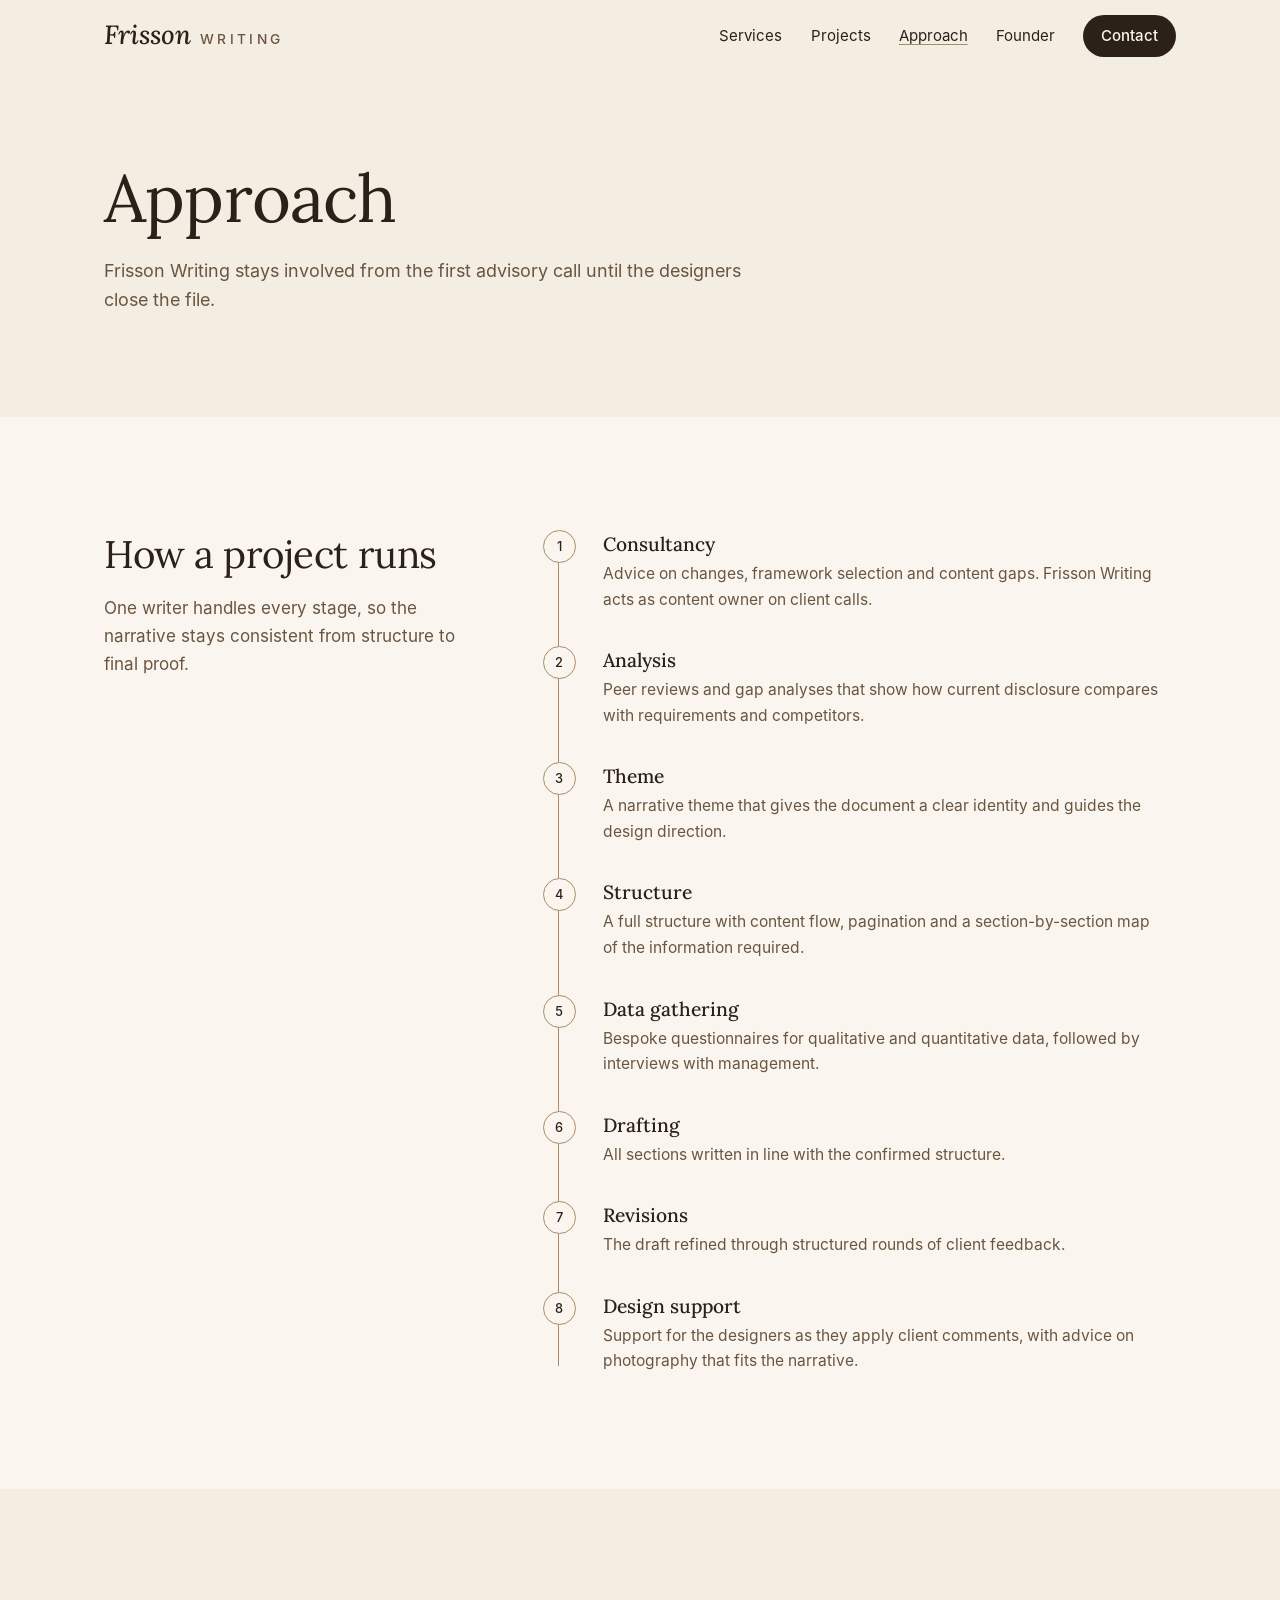
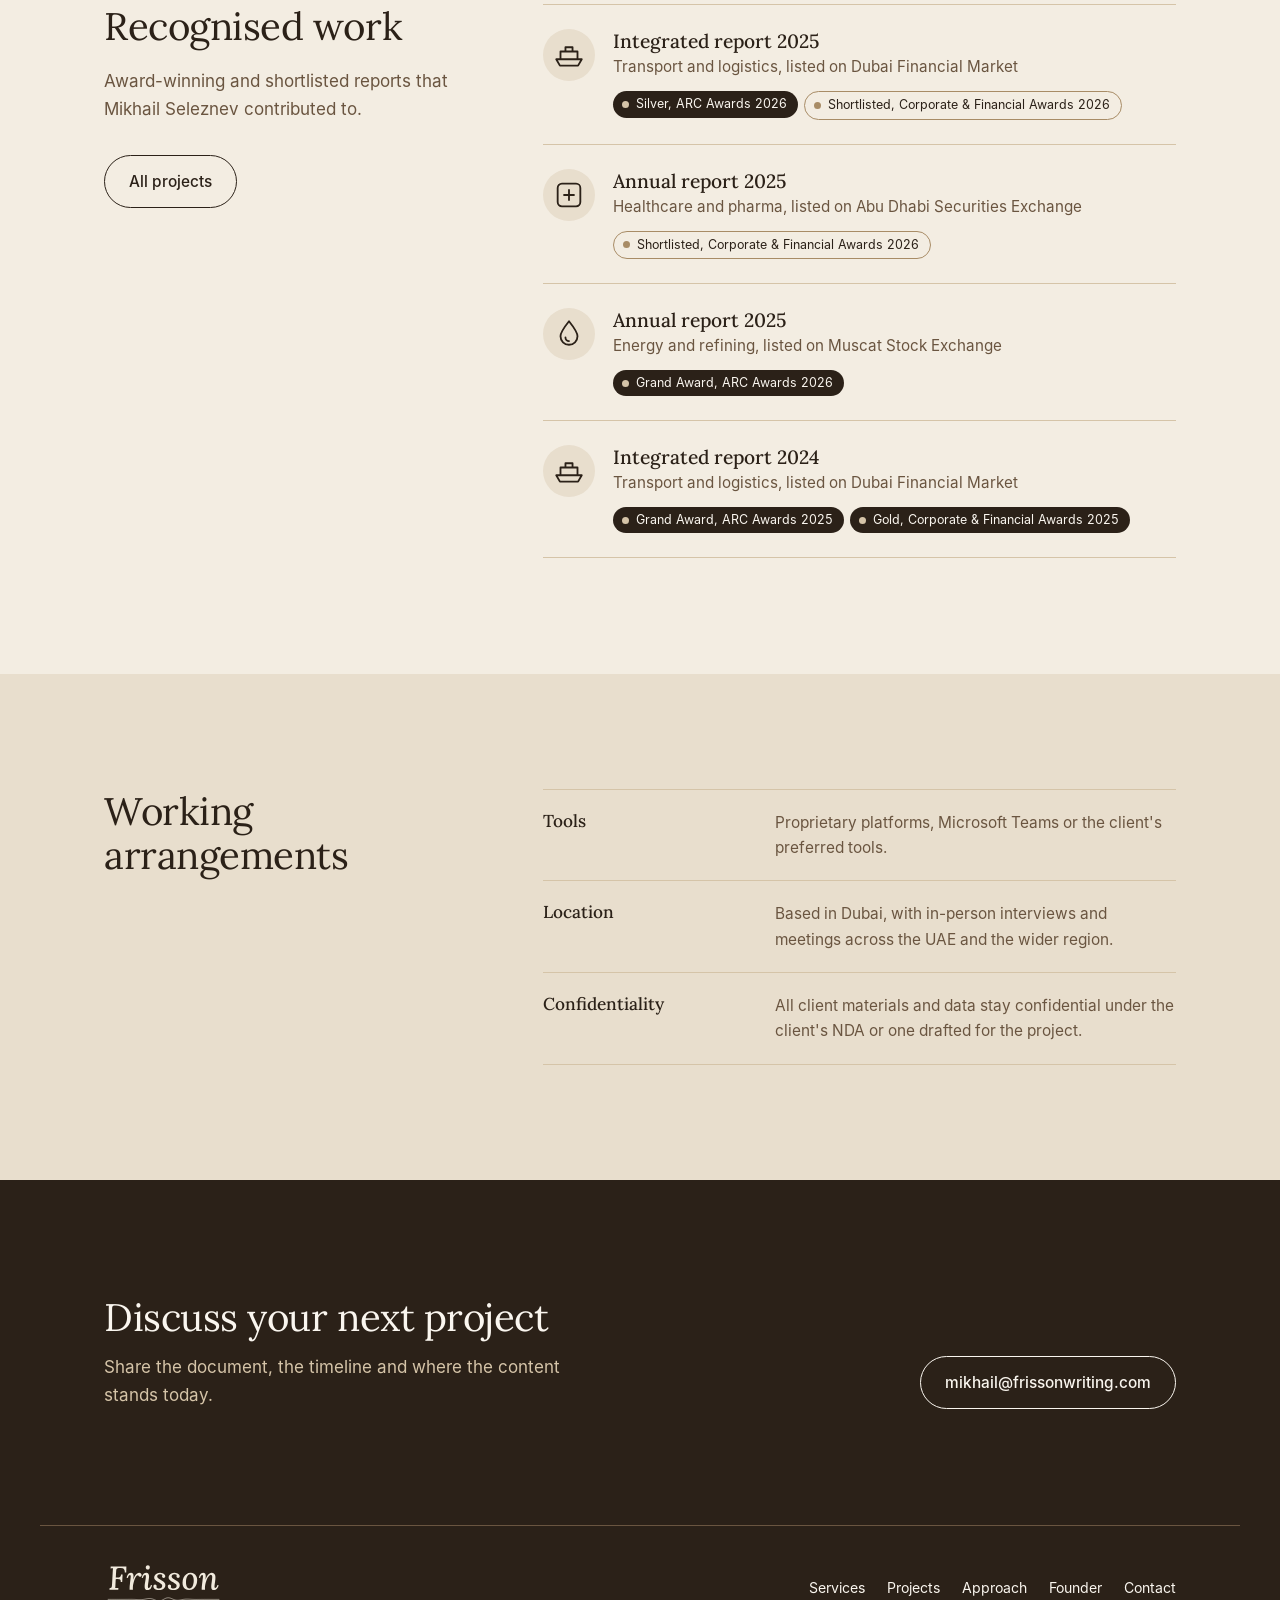
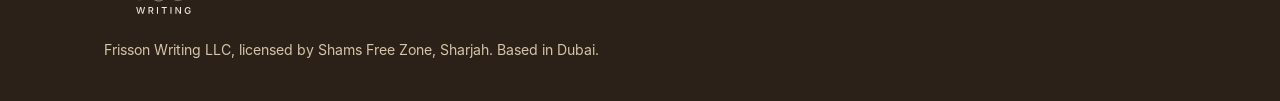
==== approach.html @ 4b1e9076 "Anonymise projects and broaden copy to corporate communications Projects page now shows a summary an" ====
<!doctype html>
<html lang="en">
<head>
<meta charset="utf-8">
<meta name="viewport" content="width=device-width, initial-scale=1">
<title>Approach | Frisson Writing</title>
<meta name="description" content="How Frisson Writing runs a project, from consultancy and structure to drafting, revisions and design support.">
<meta property="og:title" content="Approach | Frisson Writing">
<meta property="og:description" content="How Frisson Writing runs a project, from consultancy and structure to drafting, revisions and design support.">
<meta property="og:type" content="website">
<meta name="theme-color" content="#F3EDE2">
<link rel="icon" href="assets/favicon.svg" type="image/svg+xml">
<link rel="preload" href="assets/fonts/lora.woff" as="font" type="font/woff" crossorigin>
<link rel="stylesheet" href="assets/site.css">
</head>
<body>
<a class="skip" href="#main">Skip to content</a>
<header class="site-head"><div class="wrap">
<a class="brand-text" href="index.html" aria-label="Frisson Writing, home"><span class="bf">Frisson</span><span class="bw">Writing</span></a>
<button class="menu-btn" type="button" aria-expanded="false" aria-controls="nav">Menu</button>
<nav class="nav" id="nav" aria-label="Main"><a href="services.html">Services</a><a href="projects.html">Projects</a><a href="approach.html" aria-current="page">Approach</a><a href="founder.html">Founder</a><a class="pill" href="contact.html">Contact</a></nav>
</div></header>
<main id="main">
<section class="hero"><div class="wrap" style="grid-template-columns:1fr">
<div><h1>Approach</h1><p class="lede">Frisson Writing stays involved from the first advisory call until the designers close the file.</p></div>
</div></section>

<section class="sec-paper"><div class="wrap split">
<div class="stick"><h2>How a project runs</h2><p class="intro">One writer handles every stage, so the narrative stays consistent from structure to final proof.</p></div>
<ol class="timeline"><li><h3>Consultancy</h3><p>Advice on changes, framework selection and content gaps. Frisson Writing acts as content owner on client calls.</p></li><li><h3>Analysis</h3><p>Peer reviews and gap analyses that show how current disclosure compares with requirements and competitors.</p></li><li><h3>Theme</h3><p>A narrative theme that gives the document a clear identity and guides the design direction.</p></li><li><h3>Structure</h3><p>A full structure with content flow, pagination and a section-by-section map of the information required.</p></li><li><h3>Data gathering</h3><p>Bespoke questionnaires for qualitative and quantitative data, followed by interviews with management.</p></li><li><h3>Drafting</h3><p>All sections written in line with the confirmed structure.</p></li><li><h3>Revisions</h3><p>The draft refined through structured rounds of client feedback.</p></li><li><h3>Design support</h3><p>Support for the designers as they apply client comments, with advice on photography that fits the narrative.</p></li></ol>
</div></section>

<section><div class="wrap split">
<div class="stick"><h2>Recognised work</h2><p class="intro">Award-winning and shortlisted reports that Mikhail Seleznev contributed to.</p><div class="actions"><a class="btn ghost" href="projects.html">All projects</a></div></div>
<ul class="awardlist"><li><svg class="ico" viewBox="0 0 24 24" aria-hidden="true"><path d="M3 15h18l-2.6 4.5H5.6z M6 15V9.5h12V15 M9.5 9.5V6.5h5v3"/></svg><div><h3>Integrated report 2025</h3><p>Transport and logistics, listed on Dubai Financial Market</p><div class="awards"><span class="award">Silver, ARC Awards 2026</span><span class="award short">Shortlisted, Corporate &amp; Financial Awards 2026</span></div></div></li><li><svg class="ico" viewBox="0 0 24 24" aria-hidden="true"><path d="M7 4h10a3 3 0 0 1 3 3v10a3 3 0 0 1-3 3H7a3 3 0 0 1-3-3V7a3 3 0 0 1 3-3z M12 8.5v7 M8.5 12h7"/></svg><div><h3>Annual report 2025</h3><p>Healthcare and pharma, listed on Abu Dhabi Securities Exchange</p><div class="awards"><span class="award short">Shortlisted, Corporate &amp; Financial Awards 2026</span></div></div></li><li><svg class="ico" viewBox="0 0 24 24" aria-hidden="true"><path d="M12 3c3.6 4.5 6 7.7 6 10.6a6 6 0 0 1-12 0C6 10.7 8.4 7.5 12 3z M9.5 14.5a2.5 2.5 0 0 0 2.5 2.5"/></svg><div><h3>Annual report 2025</h3><p>Energy and refining, listed on Muscat Stock Exchange</p><div class="awards"><span class="award">Grand Award, ARC Awards 2026</span></div></div></li><li><svg class="ico" viewBox="0 0 24 24" aria-hidden="true"><path d="M3 15h18l-2.6 4.5H5.6z M6 15V9.5h12V15 M9.5 9.5V6.5h5v3"/></svg><div><h3>Integrated report 2024</h3><p>Transport and logistics, listed on Dubai Financial Market</p><div class="awards"><span class="award">Grand Award, ARC Awards 2025</span><span class="award">Gold, Corporate &amp; Financial Awards 2025</span></div></div></li></ul>
</div></section>

<section class="sec-oat"><div class="wrap split">
<div class="stick"><h2>Working arrangements</h2></div>
<ul class="list">
<li><h3>Tools</h3><p>Proprietary platforms, Microsoft Teams or the client's preferred tools.</p></li>
<li><h3>Location</h3><p>Based in Dubai, with in-person interviews and meetings across the UAE and the wider region.</p></li>
<li><h3>Confidentiality</h3><p>All client materials and data stay confidential under the client's NDA or one drafted for the project.</p></li>
</ul>
</div></section>
<section class="cta"><div class="wrap">
<div><h2>Discuss your next project</h2><p>Share the document, the timeline and where the content stands today.</p></div>
<a class="btn" href="mailto:mikhail@frissonwriting.com">mikhail@frissonwriting.com</a>
</div></section>
</main>
<footer class="site-foot"><div class="wrap">
<img src="assets/logo-light.svg" alt="Frisson Writing" width="180" height="60">
<nav aria-label="Footer"><a href="services.html">Services</a><a href="projects.html">Projects</a><a href="approach.html">Approach</a><a href="founder.html">Founder</a><a href="contact.html">Contact</a></nav>
<span>Frisson Writing LLC, licensed by Shams Free Zone, Sharjah. Based in Dubai.</span>
</div></footer>
<script>
(function () {
  var h = document.querySelector('.site-head'), b = document.querySelector('.menu-btn'), n = document.getElementById('nav');
  var on = function () { h.classList.toggle('scrolled', window.scrollY > 8); }; on(); window.addEventListener('scroll', on, { passive: true });
  b.addEventListener('click', function () { var o = n.classList.toggle('open'); b.setAttribute('aria-expanded', o); b.textContent = o ? 'Close' : 'Menu'; });
})();
</script>

</body>
</html>
---- assets/site.css ----
/* Frisson Writing. Beige scale, Lora and Inter. */
@font-face { font-family: "Lora"; src: url("fonts/lora.woff") format("woff"); font-weight: 400 700; font-style: normal; font-display: swap; }
@font-face { font-family: "Lora"; src: url("fonts/lora-italic.woff") format("woff"); font-weight: 400 700; font-style: italic; font-display: swap; }
@font-face { font-family: "Inter"; src: url("fonts/inter-Regular.woff") format("woff"); font-weight: 400; font-display: swap; }
@font-face { font-family: "Inter"; src: url("fonts/inter-Medium.woff") format("woff"); font-weight: 500; font-display: swap; }

:root {
  --linen: #F3EDE2;
  --paper: #FAF6EF;
  --oat: #E8DECD;
  --sand: #D5C4A8;
  --camel: #A88C66;
  --bark: #6A5540;
  --espresso: #2B2118;
  --serif: "Lora", Georgia, "Times New Roman", serif;
  --sans: "Inter", "Helvetica Neue", Arial, sans-serif;
  --gutter: clamp(20px, 5vw, 64px);
  --max: 1200px;
  --radius: 14px;
}

* { box-sizing: border-box; }
html { -webkit-text-size-adjust: 100%; scroll-behavior: smooth; scroll-padding-top: 90px; }
body { margin: 0; background: var(--linen); color: var(--espresso); font-family: var(--sans); font-size: 17px; line-height: 1.65; -webkit-font-smoothing: antialiased; }
img { display: block; max-width: 100%; }
a { color: inherit; text-decoration-thickness: 1px; text-underline-offset: 0.22em; }
:focus-visible { outline: 2px solid var(--espresso); outline-offset: 3px; border-radius: 4px; }
h1, h2, h3, p, ul, ol, figure, dl, dd { margin: 0; }
ul, ol { padding: 0; list-style: none; }
.wrap { max-width: var(--max); margin: 0 auto; padding: 0 var(--gutter); }
.skip { position: absolute; left: -999px; top: 8px; background: var(--espresso); color: var(--linen); padding: 8px 14px; border-radius: 8px; z-index: 20; }
.skip:focus { left: 8px; }

/* Type */
h1, h2 { font-family: var(--serif); font-weight: 400; letter-spacing: -0.012em; text-wrap: balance; }
h1 { font-size: clamp(2.4rem, 5.2vw, 4.25rem); line-height: 1.06; }
h2 { font-size: clamp(1.75rem, 3vw, 2.5rem); line-height: 1.15; }
h3 { font-family: var(--serif); font-weight: 500; font-size: 1.2rem; line-height: 1.3; }
.lede { font-size: clamp(1.06rem, 1.4vw, 1.2rem); line-height: 1.6; color: var(--bark); max-width: 36em; }
.muted { color: var(--bark); }
.intro { margin-top: 18px; color: var(--bark); max-width: 34em; }

/* Header */
.site-head { position: sticky; top: 0; z-index: 10; background: color-mix(in srgb, var(--linen) 88%, transparent); backdrop-filter: blur(10px); -webkit-backdrop-filter: blur(10px); border-bottom: 1px solid transparent; transition: border-color .2s; }
.site-head.scrolled { border-bottom-color: var(--sand); }
.site-head .wrap { display: flex; align-items: center; justify-content: space-between; gap: 24px; height: 72px; }
.brand-text { display: inline-flex; align-items: baseline; gap: 9px; text-decoration: none; }
.brand-text .bf { font-family: var(--serif); font-style: italic; font-weight: 500; font-size: 1.65rem; line-height: 1; }
.brand-text .bw { font-size: 0.86rem; font-weight: 500; letter-spacing: 0.24em; text-transform: uppercase; color: var(--bark); }
.sr { position: absolute; width: 1px; height: 1px; overflow: hidden; clip: rect(0 0 0 0); white-space: nowrap; }
.nav { display: flex; align-items: center; gap: clamp(14px, 2.2vw, 30px); font-size: 0.94rem; }
.nav a { text-decoration: none; padding: 6px 0; }
.nav a.pill { padding: 9px 18px; }
.nav a:not(.pill):hover { color: var(--bark); }
.nav a[aria-current="page"]:not(.pill) { text-decoration: underline; text-decoration-color: var(--camel); }
.pill { display: inline-block; padding: 9px 18px; border-radius: 999px; background: var(--espresso); color: var(--paper); font-weight: 500; text-decoration: none; transition: background .2s; }
.pill:hover { background: var(--bark); }
.menu-btn { display: none; font: inherit; font-size: 0.94rem; background: none; border: 1px solid var(--camel); color: inherit; border-radius: 999px; padding: 7px 16px; cursor: pointer; }

/* Buttons */
.btn { display: inline-flex; align-items: center; gap: 8px; font-size: 0.96rem; font-weight: 500; text-decoration: none; padding: 13px 24px; border-radius: 999px; border: 1px solid var(--espresso); transition: background .2s, color .2s, border-color .2s; }
.btn.solid { background: var(--espresso); color: var(--paper); }
.btn.solid:hover { background: var(--bark); border-color: var(--bark); }
.btn.ghost:hover { background: var(--espresso); color: var(--paper); }
.actions { display: flex; flex-wrap: wrap; gap: 12px; margin-top: 32px; }
.more { font-weight: 500; font-size: 0.95rem; white-space: nowrap; }

/* Sections */
section { padding: clamp(64px, 9vw, 120px) 0; }
.sec-paper { background: var(--paper); }
.sec-oat { background: var(--oat); }
.sec-head { display: flex; justify-content: space-between; align-items: end; gap: 16px 32px; flex-wrap: wrap; margin-bottom: clamp(28px, 4vw, 48px); }

/* Hero */
.hero { padding: clamp(48px, 7vw, 96px) 0 clamp(56px, 8vw, 104px); }
.hero .wrap { display: grid; grid-template-columns: 1.1fr 0.9fr; gap: clamp(32px, 6vw, 80px); align-items: center; }
.hero .lede { margin-top: 24px; }
/* Recognition strip */
.recog { padding: 28px 0; border-top: 1px solid var(--sand); border-bottom: 1px solid var(--sand); }
.recog .wrap { display: flex; flex-wrap: wrap; align-items: center; gap: 14px 40px; }
.recog p { font-size: 0.9rem; color: var(--bark); }
.recog ul { display: flex; flex-wrap: wrap; gap: 10px 32px; }
.recog li { font-family: var(--serif); font-size: 1.02rem; }
.recog li span { font-family: var(--sans); font-size: 0.84rem; color: var(--bark); margin-left: 6px; }

/* Rail */
.car-track { display: grid; grid-auto-flow: column; grid-auto-columns: clamp(220px, 24vw, 280px); gap: 28px; overflow-x: auto; padding-bottom: 16px; }
.carousel.js .car-track { grid-auto-flow: row dense; grid-template-columns: repeat(var(--cols), minmax(0, 1fr)); overflow: visible; align-items: start; gap: 28px clamp(20px, 2.6vw, 36px); padding-bottom: 0; }
.carousel.js .car-track > [hidden] { display: none; }
.carousel.js.one .card.is-wide { grid-column: auto; }
.carousel.js.one .card.is-wide .slot { aspect-ratio: auto; }
.car-track.fade { animation: carfade .45s ease; }
@keyframes carfade { from { opacity: 0; transform: translateX(12px); } to { opacity: 1; transform: none; } }
.car-nav { display: flex; align-items: center; justify-content: center; gap: 18px; margin-top: 36px; }
.car-nav[hidden] { display: none; }
.car-btn { width: 48px; height: 48px; border-radius: 50%; border: 1px solid var(--espresso); background: transparent; color: var(--espresso); display: grid; place-items: center; cursor: pointer; transition: background .2s, color .2s, opacity .2s; }
.car-btn svg { width: 18px; height: 18px; fill: none; stroke: currentColor; stroke-width: 1.6; stroke-linecap: round; stroke-linejoin: round; }
.car-btn:hover:not(:disabled) { background: var(--espresso); color: var(--paper); }
.car-btn:disabled { opacity: .3; cursor: default; }
.car-count { font-size: 0.9rem; color: var(--bark); min-width: 3.5em; text-align: center; font-variant-numeric: tabular-nums; }
@media (prefers-reduced-motion: reduce) { .car-track.fade { animation: none; } }

/* Project card */
.card { display: block; position: relative; text-decoration: none; }
.card .frame, .card .slot .frame { transition: transform .3s ease, box-shadow .3s ease; box-shadow: 0 1px 0 rgba(43,33,24,.06); }
a.card:hover .frame { transform: translateY(-4px); box-shadow: 0 20px 34px -20px rgba(43,33,24,.5); }
.card h3 { margin-top: 16px; font-size: 1.08rem; }
.card .sub { font-size: 0.88rem; color: var(--bark); margin-top: 2px; line-height: 1.5; }
.card .role { font-size: 0.86rem; margin-top: 8px; line-height: 1.5; }
.card .link { display: inline-block; font-size: 0.86rem; font-weight: 500; margin-top: 8px; text-decoration: underline; text-decoration-color: var(--camel); }
.awards { display: flex; flex-direction: column; gap: 6px; margin-top: 12px; }
.award { display: inline-flex; align-self: flex-start; align-items: center; gap: 7px; font-size: 0.78rem; line-height: 1.3; padding: 5px 11px 5px 9px; border-radius: 999px; background: var(--espresso); color: var(--paper); }
.award::before { content: ""; width: 7px; height: 7px; border-radius: 50%; background: var(--sand); flex: none; }
.award.short { background: transparent; color: var(--espresso); border: 1px solid var(--camel); }
.award.short::before { background: var(--camel); }

/* Grid */
.grid { grid-auto-flow: dense; display: grid; grid-template-columns: repeat(auto-fill, minmax(210px, 1fr)); gap: clamp(32px, 4vw, 52px) clamp(20px, 2.6vw, 36px); }
.grid article[hidden] { display: none; }
.filters { display: flex; flex-wrap: wrap; gap: 8px; margin-bottom: 40px; }
.filters button { font: inherit; font-size: 0.9rem; color: inherit; background: var(--paper); padding: 8px 18px; border: 1px solid var(--sand); border-radius: 999px; cursor: pointer; }
.filters button:hover { border-color: var(--camel); }
.filters button[aria-pressed="true"] { background: var(--espresso); border-color: var(--espresso); color: var(--paper); }
.disclaimer { margin-top: 64px; font-size: 0.88rem; color: var(--bark); max-width: 46em; }

/* Split with sticky heading */
.split { display: grid; grid-template-columns: 4fr 7fr; gap: clamp(32px, 6vw, 96px); align-items: start; }
.split > .stick { position: sticky; top: 112px; }

/* Accordion */
.acc { border-top: 1px solid var(--sand); }
.acc details { border-bottom: 1px solid var(--sand); }
.acc summary { list-style: none; cursor: pointer; display: flex; justify-content: space-between; align-items: center; gap: 20px; padding: 22px 0; font-family: var(--serif); font-size: clamp(1.15rem, 1.8vw, 1.4rem); }
.acc summary::-webkit-details-marker { display: none; }
.acc summary::after { content: ""; flex: none; width: 13px; height: 13px; background: linear-gradient(var(--espresso), var(--espresso)) center/100% 1.5px no-repeat, linear-gradient(var(--espresso), var(--espresso)) center/1.5px 100% no-repeat; transition: transform .25s; }
.acc details[open] summary::after { transform: rotate(45deg); }
.acc summary .tag { margin-left: auto; font-family: var(--sans); font-size: 0.8rem; color: var(--bark); }
.acc .body { padding: 0 0 24px; color: var(--bark); max-width: 40em; }
.acc .body p + p { margin-top: 10px; }

/* Plain list */
.list { border-top: 1px solid var(--sand); }
.list li { display: grid; grid-template-columns: minmax(150px, 1fr) 2fr; gap: 8px 32px; padding: 20px 0; border-bottom: 1px solid var(--sand); }
.list li h3 { font-size: 1.08rem; }
.list li p { color: var(--bark); font-size: 0.96rem; }
.tags { display: flex; flex-wrap: wrap; gap: 8px; margin-top: 28px; }
.tags li { font-size: 0.84rem; padding: 6px 13px; border: 1px solid var(--camel); border-radius: 999px; }

/* Timeline */
.timeline { position: relative; counter-reset: s; }
.timeline::before { content: ""; position: absolute; left: 15px; top: 8px; bottom: 8px; width: 1px; background: var(--camel); }
.timeline li { position: relative; padding: 0 0 36px 60px; counter-increment: s; }
.timeline li:last-child { padding-bottom: 0; }
.timeline li::before { content: counter(s); position: absolute; left: 0; top: -2px; width: 31px; height: 31px; border-radius: 50%; background: var(--linen); border: 1px solid var(--camel); display: grid; place-items: center; font-size: 0.8rem; font-weight: 500; }
.sec-paper .timeline li::before { background: var(--paper); }
.timeline h3 { margin-bottom: 4px; }
.timeline p { color: var(--bark); font-size: 0.97rem; max-width: 36em; }

/* Examples */
.examples { display: grid; grid-template-columns: repeat(3, 1fr); gap: 20px; }
.examples li { background: var(--paper); border-radius: var(--radius); padding: 28px; display: flex; flex-direction: column; gap: 12px; }
.examples .when { align-self: flex-start; font-size: 0.8rem; font-weight: 500; padding: 4px 11px; border-radius: 999px; background: var(--oat); }
.examples p { color: var(--bark); font-size: 0.95rem; }

/* Founder */
.founder, .hero .wrap.founder { display: grid; grid-template-columns: minmax(0, 380px) 1fr; gap: clamp(32px, 6vw, 88px); align-items: center; }
.portrait { border-radius: var(--radius); overflow: hidden; aspect-ratio: 1 / 1; background: var(--sand); }
.portrait img { width: 100%; height: 100%; object-fit: cover; }
.portrait + figcaption { font-size: 0.84rem; color: var(--bark); margin-top: 10px; }
.bio p { font-size: 1.05rem; max-width: 34em; }
.bio p + p { margin-top: 14px; }
.bio h2 { margin-bottom: 22px; }
.facts { display: grid; grid-template-columns: 1fr 1fr; gap: 0 40px; margin-top: 32px; }
.facts div { padding: 14px 0; border-top: 1px solid var(--sand); }
.facts dt { font-weight: 500; font-size: 0.96rem; }
.facts dd { color: var(--bark); font-size: 0.9rem; }

/* CTA */
.cta { background: var(--espresso); color: var(--paper); }
.cta .wrap { display: flex; justify-content: space-between; align-items: end; gap: 28px 48px; flex-wrap: wrap; }
.cta p { color: var(--sand); margin-top: 14px; max-width: 30em; }
.cta .btn { border-color: var(--paper); color: var(--paper); }
.cta .btn:hover { background: var(--paper); color: var(--espresso); }
.mail { font-family: var(--serif); font-size: clamp(1.4rem, 4vw, 3rem); line-height: 1.2; overflow-wrap: anywhere; text-decoration-color: var(--camel); }

/* Contact */
.contact-list { margin-top: 48px; display: grid; grid-template-columns: repeat(3, 1fr); gap: 24px 40px; }
.contact-list div { border-top: 1px solid var(--sand); padding-top: 16px; }
.contact-list dt { font-weight: 500; }
.contact-list dd { color: var(--bark); font-size: 0.95rem; margin-top: 4px; }

/* Footer */
.site-foot { background: var(--espresso); color: var(--sand); font-size: 0.88rem; padding: 0 0 40px; }
.site-foot .wrap { border-top: 1px solid var(--bark); padding-top: 32px; display: flex; flex-wrap: wrap; gap: 20px 48px; justify-content: space-between; align-items: center; }
.site-foot img { height: 60px; width: auto; }
.site-foot nav { display: flex; flex-wrap: wrap; gap: 8px 22px; }
.site-foot a { color: var(--paper); text-decoration: none; }
.site-foot a:hover { text-decoration: underline; }

@media (max-width: 900px) {
  .hero .wrap, .split, .founder, .hero .wrap.founder { grid-template-columns: 1fr; }
  .split > .stick { position: static; }
  .examples, .contact-list { grid-template-columns: 1fr; }
  .facts { grid-template-columns: 1fr; }
  .portrait { max-width: 360px; }
}
@media (max-width: 760px) {
  body { font-size: 16px; }
  .menu-btn { display: inline-block; }
  .nav { display: none; position: absolute; top: 72px; left: 0; right: 0; background: var(--linen); flex-direction: column; align-items: flex-start; gap: 4px; padding: 12px var(--gutter) 24px; border-bottom: 1px solid var(--sand); }
  .nav.open { display: flex; }
  .nav .pill { margin-top: 8px; }
  .list li { grid-template-columns: 1fr; }
  .grid { grid-template-columns: repeat(2, 1fr); gap: 32px 16px; }
  .carousel.js .car-track { gap: 32px 16px; }
  .card h3 { font-size: 1rem; }
  .award { font-size: 0.72rem; }
  .acc summary .tag { display: none; }
  .hero .actions .btn { flex: 1 1 auto; justify-content: center; }
  .sec-head { margin-bottom: 24px; }
}
@media (prefers-reduced-motion: reduce) { html { scroll-behavior: auto; } * { transition: none !important; } }

/* Exchanges panel and grid */
.panel { background: var(--paper); border-radius: var(--radius); padding: clamp(22px, 3vw, 34px); }
.panel-t { font-size: 0.9rem; color: var(--bark); margin-bottom: 18px; }
.exch { display: grid; grid-template-columns: repeat(4, minmax(0, 1fr)); gap: 1px; background: var(--sand); border: 1px solid var(--sand); border-radius: 10px; overflow: hidden; }
.exch li { background: var(--paper); padding: 20px 16px; display: flex; flex-direction: column; gap: 14px; }
.panel .exch { grid-template-columns: repeat(2, minmax(0, 1fr)); }
.panel .exch li { padding: 16px; }
.exch .logo { height: 56px; display: grid; place-items: center; }
.exch .logo img { max-height: 48px; max-width: 100%; width: auto; filter: grayscale(1) sepia(.35) brightness(.72) contrast(1.1); mix-blend-mode: multiply; opacity: .9; transition: filter .3s, opacity .3s; }
.exch li:hover .logo img { filter: none; opacity: 1; }
.exch .xword { font-family: var(--serif); font-size: 1rem; line-height: 1.2; text-align: center; color: var(--bark); }
.exch .meta { font-size: 0.85rem; color: var(--bark); line-height: 1.45; border-top: 1px solid var(--oat); padding-top: 10px; }
.exch .meta b { font-family: var(--serif); font-weight: 400; font-size: 1.5rem; color: var(--espresso); margin-right: 4px; }

/* Industries */
.ico { width: 30px; height: 30px; fill: none; stroke: var(--espresso); stroke-width: 1.3; stroke-linecap: round; stroke-linejoin: round; flex: none; }
.ico.sm { width: 18px; height: 18px; stroke-width: 1.5; }
.inds { display: grid; grid-template-columns: repeat(4, minmax(0, 1fr)); gap: 14px; }
.inds li { background: var(--paper); border-radius: 12px; padding: 22px; display: grid; grid-template-columns: auto 1fr; grid-template-rows: auto auto; column-gap: 14px; align-items: center; }
.sec-paper .inds li { background: var(--linen); }
.inds .ico { grid-row: 1 / 3; width: 40px; height: 40px; padding: 8px; box-sizing: content-box; border-radius: 50%; background: var(--oat); }
.inds .n { font-family: var(--serif); font-size: 1.7rem; line-height: 1; }
.inds .l { font-size: 0.9rem; color: var(--bark); line-height: 1.35; }

/* Figures */
.figs { display: grid; grid-template-columns: repeat(4, 1fr); gap: 24px; }
.figs div { border-top: 1px solid var(--espresso); padding-top: 14px; display: flex; flex-direction: column-reverse; gap: 6px; }
.figs dd { font-family: var(--serif); font-size: clamp(2.2rem, 4vw, 3.2rem); line-height: 1; }
.figs dt { font-size: 0.92rem; color: var(--bark); }

/* Size bar */
.capbar { display: flex; height: 56px; border-radius: 10px; overflow: hidden; gap: 3px; }
.capbar .seg, .caplegend .dot { background: var(--sand); }
.capbar .large, .caplegend .large { background: var(--espresso); }
.capbar .mid, .caplegend .mid { background: var(--bark); }
.capbar .small, .caplegend .small { background: var(--camel); }
.capbar .private, .caplegend .private { background: var(--sand); }
.caplegend { display: grid; grid-template-columns: repeat(4, 1fr); gap: 18px; margin-top: 22px; }
.caplegend li { font-size: 0.95rem; line-height: 1.4; }
.caplegend b { font-family: var(--serif); font-weight: 400; font-size: 1.6rem; margin-right: 6px; }
.caplegend .dot { display: inline-block; width: 10px; height: 10px; border-radius: 50%; margin-right: 8px; vertical-align: middle; }
.caplegend small { display: block; color: var(--bark); font-size: 0.84rem; }

/* Project table */
.table-wrap { overflow-x: auto; }
.ptable { width: 100%; border-collapse: collapse; font-size: 0.95rem; }
.ptable th { text-align: left; font-weight: 500; font-size: 0.85rem; color: var(--bark); padding: 0 16px 12px 0; border-bottom: 1px solid var(--espresso); }
.ptable td { padding: 14px 16px 14px 0; border-bottom: 1px solid var(--sand); vertical-align: top; }
.ptable td:first-child { font-family: var(--serif); font-size: 1.05rem; }
.cell-ind { display: inline-flex; align-items: center; gap: 8px; }
.ptable .nwrap { display: flex; flex-wrap: wrap; gap: 6px; }
.ptable td:not(.notes):not([data-l="Listing"]) { white-space: nowrap; }
.ptable .award { white-space: nowrap; }
.status { display: inline-block; font-size: 0.78rem; padding: 4px 11px; border-radius: 999px; background: var(--oat); }

/* Recognised work */
.awardlist { border-top: 1px solid var(--sand); }
.awardlist li { display: grid; grid-template-columns: auto 1fr; gap: 18px; padding: 24px 0; border-bottom: 1px solid var(--sand); }
.awardlist .ico { width: 34px; height: 34px; padding: 9px; box-sizing: content-box; border-radius: 50%; background: var(--oat); }
.awardlist p { color: var(--bark); font-size: 0.95rem; }
.awardlist .awards { flex-direction: row; flex-wrap: wrap; }

@media (max-width: 900px) {
  .inds, .exch { grid-template-columns: repeat(2, minmax(0, 1fr)); }
  .figs, .caplegend { grid-template-columns: repeat(2, 1fr); }
}
@media (max-width: 760px) {
  .inds li { padding: 16px; column-gap: 10px; }
  .inds .ico { width: 30px; height: 30px; padding: 7px; }
  .inds .n { font-size: 1.4rem; }
  .inds .l { font-size: 0.82rem; }
  .ptable thead { display: none; }
  .ptable, .ptable tbody, .ptable tr, .ptable td { display: block; }
  .ptable tr { padding: 16px 0; border-bottom: 1px solid var(--sand); display: grid; grid-template-columns: 1fr 1fr; gap: 6px 16px; }
  .ptable td { border: 0; padding: 0; white-space: normal !important; width: auto !important; }
  .ptable td::before { content: attr(data-l); display: block; font-size: 0.75rem; color: var(--bark); }
  .ptable td.notes:empty { display: none; }
  .ptable td.notes { grid-column: 1 / -1; }
  .ptable td.notes::before { display: none; }
  .exch .logo { height: 44px; }
  .exch .logo img { max-height: 38px; }
}
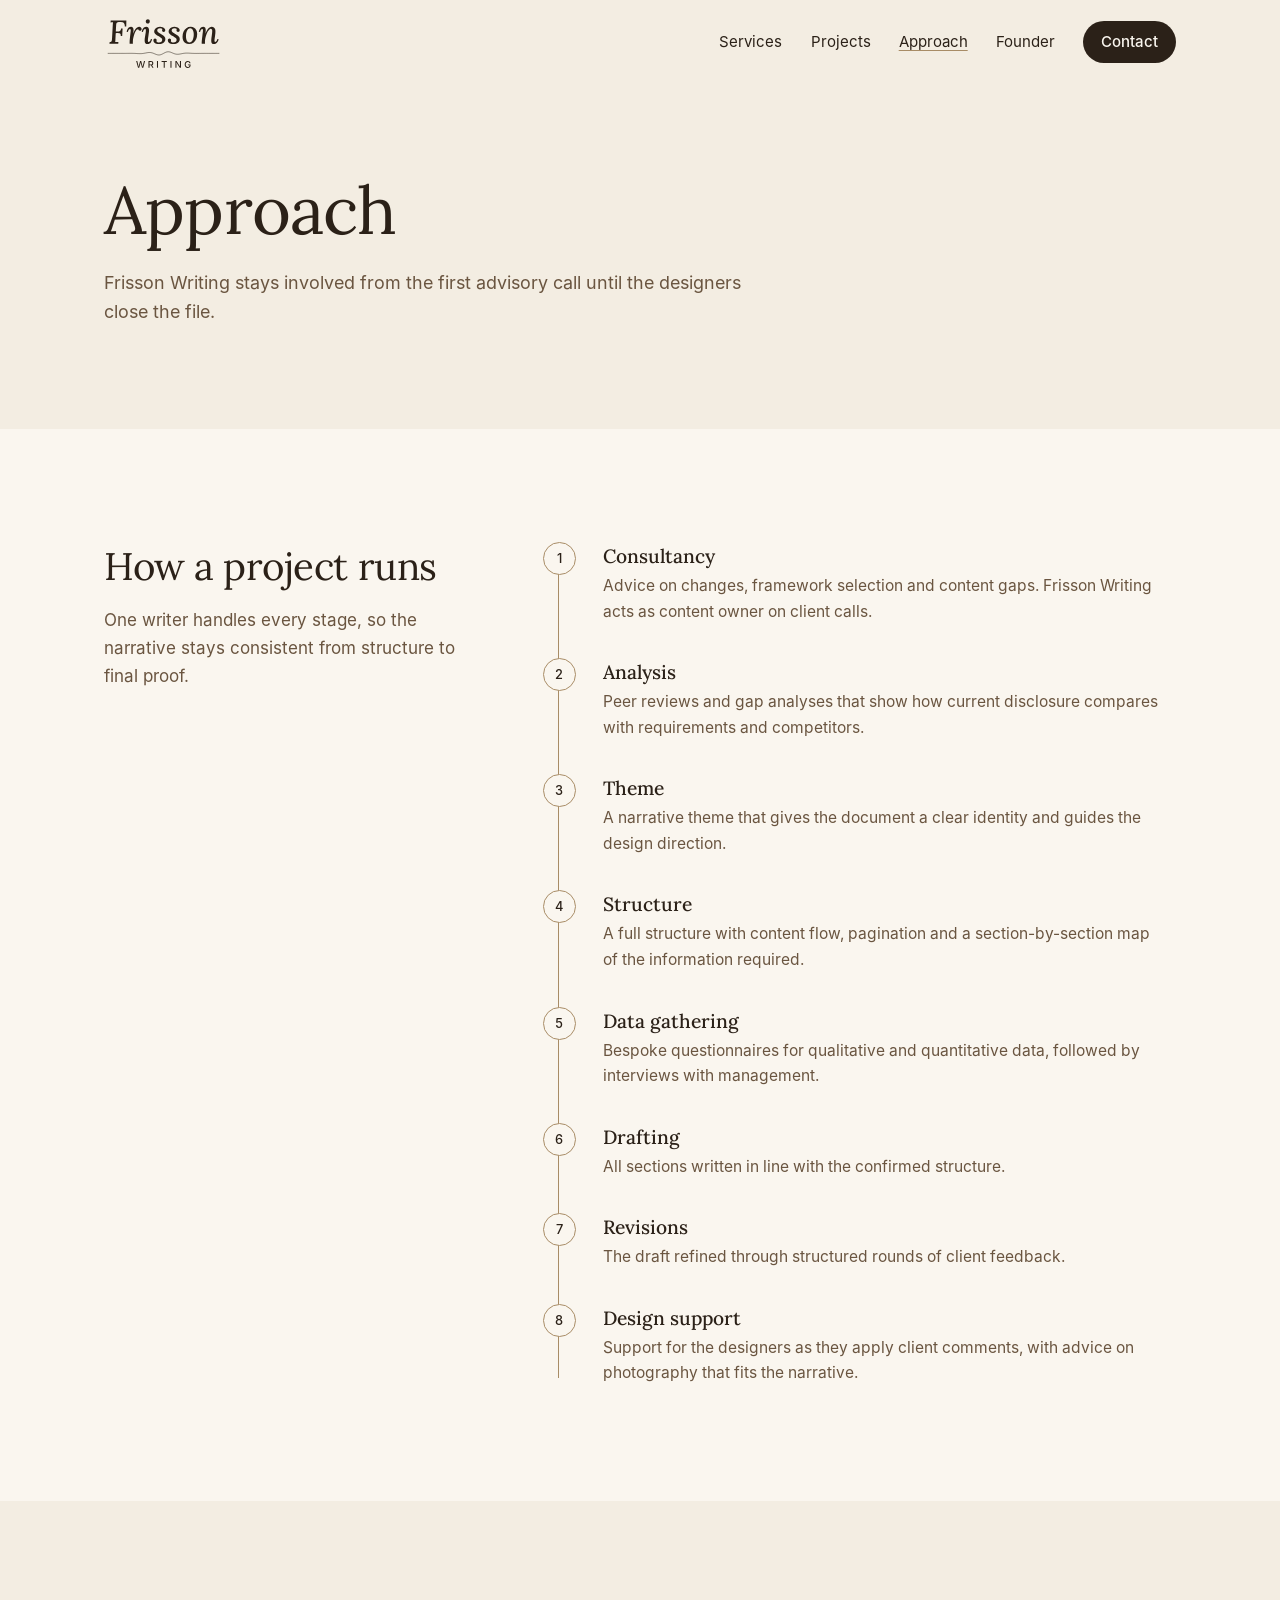
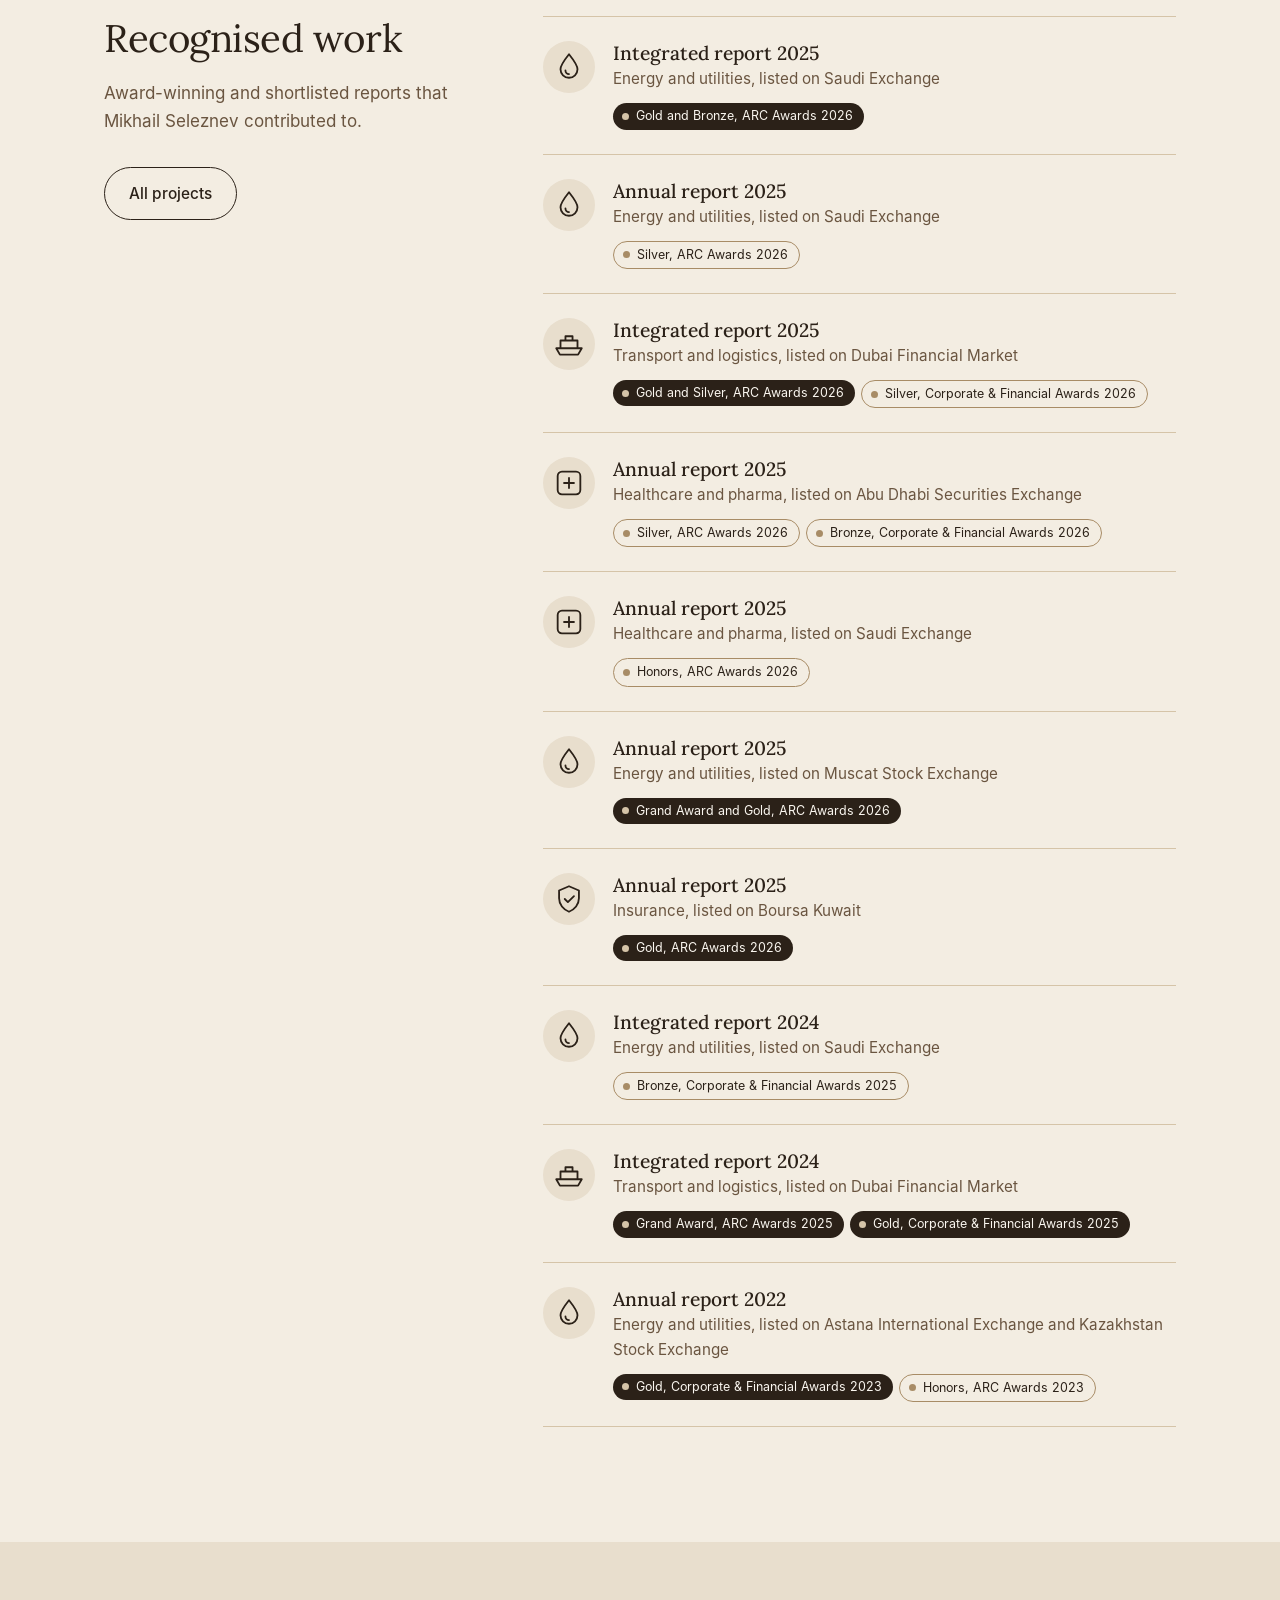
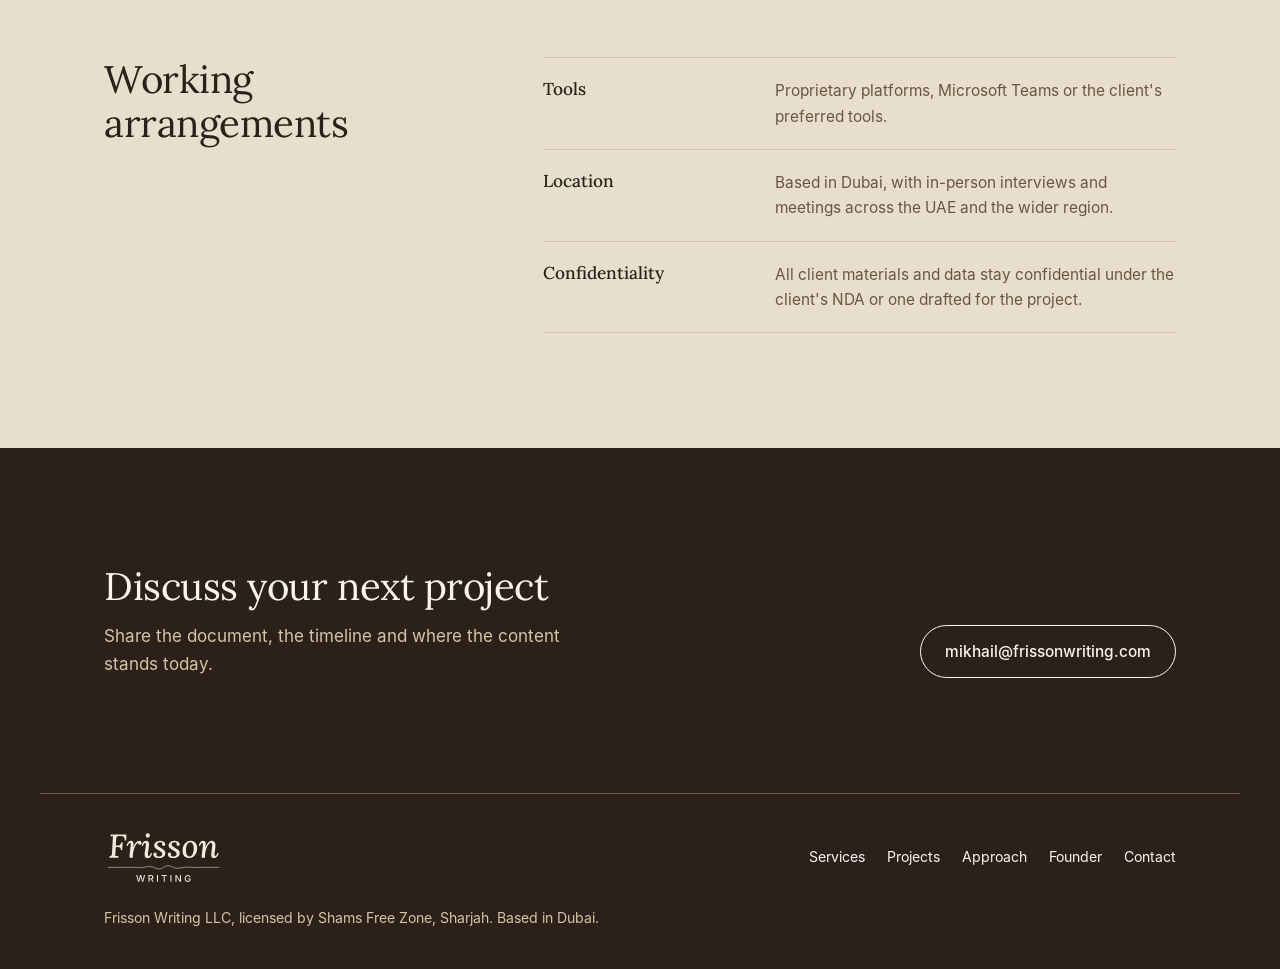
==== commit eb5d1331: "Add logos, new projects and verified awards Header uses the Frisson Writing logo. MSX and KASE excha" ====
--- a/approach.html
+++ b/approach.html
@@ -16,7 +16,7 @@
 <body>
 <a class="skip" href="#main">Skip to content</a>
 <header class="site-head"><div class="wrap">
-<a class="brand-text" href="index.html" aria-label="Frisson Writing, home"><span class="bf">Frisson</span><span class="bw">Writing</span></a>
+<a class="brand" href="index.html"><img src="assets/logo.svg" alt="Frisson Writing, home" width="104" height="52"></a>
 <button class="menu-btn" type="button" aria-expanded="false" aria-controls="nav">Menu</button>
 <nav class="nav" id="nav" aria-label="Main"><a href="services.html">Services</a><a href="projects.html">Projects</a><a href="approach.html" aria-current="page">Approach</a><a href="founder.html">Founder</a><a class="pill" href="contact.html">Contact</a></nav>
 </div></header>
@@ -32,7 +32,7 @@
 
 <section><div class="wrap split">
 <div class="stick"><h2>Recognised work</h2><p class="intro">Award-winning and shortlisted reports that Mikhail Seleznev contributed to.</p><div class="actions"><a class="btn ghost" href="projects.html">All projects</a></div></div>
-<ul class="awardlist"><li><svg class="ico" viewBox="0 0 24 24" aria-hidden="true"><path d="M3 15h18l-2.6 4.5H5.6z M6 15V9.5h12V15 M9.5 9.5V6.5h5v3"/></svg><div><h3>Integrated report 2025</h3><p>Transport and logistics, listed on Dubai Financial Market</p><div class="awards"><span class="award">Silver, ARC Awards 2026</span><span class="award short">Shortlisted, Corporate &amp; Financial Awards 2026</span></div></div></li><li><svg class="ico" viewBox="0 0 24 24" aria-hidden="true"><path d="M7 4h10a3 3 0 0 1 3 3v10a3 3 0 0 1-3 3H7a3 3 0 0 1-3-3V7a3 3 0 0 1 3-3z M12 8.5v7 M8.5 12h7"/></svg><div><h3>Annual report 2025</h3><p>Healthcare and pharma, listed on Abu Dhabi Securities Exchange</p><div class="awards"><span class="award short">Shortlisted, Corporate &amp; Financial Awards 2026</span></div></div></li><li><svg class="ico" viewBox="0 0 24 24" aria-hidden="true"><path d="M12 3c3.6 4.5 6 7.7 6 10.6a6 6 0 0 1-12 0C6 10.7 8.4 7.5 12 3z M9.5 14.5a2.5 2.5 0 0 0 2.5 2.5"/></svg><div><h3>Annual report 2025</h3><p>Energy and refining, listed on Muscat Stock Exchange</p><div class="awards"><span class="award">Grand Award, ARC Awards 2026</span></div></div></li><li><svg class="ico" viewBox="0 0 24 24" aria-hidden="true"><path d="M3 15h18l-2.6 4.5H5.6z M6 15V9.5h12V15 M9.5 9.5V6.5h5v3"/></svg><div><h3>Integrated report 2024</h3><p>Transport and logistics, listed on Dubai Financial Market</p><div class="awards"><span class="award">Grand Award, ARC Awards 2025</span><span class="award">Gold, Corporate &amp; Financial Awards 2025</span></div></div></li></ul>
+<ul class="awardlist"><li><svg class="ico" viewBox="0 0 24 24" aria-hidden="true"><path d="M12 3c3.6 4.5 6 7.7 6 10.6a6 6 0 0 1-12 0C6 10.7 8.4 7.5 12 3z M9.5 14.5a2.5 2.5 0 0 0 2.5 2.5"/></svg><div><h3>Integrated report 2025</h3><p>Energy and utilities, listed on Saudi Exchange</p><div class="awards"><span class="award">Gold and Bronze, ARC Awards 2026</span></div></div></li><li><svg class="ico" viewBox="0 0 24 24" aria-hidden="true"><path d="M12 3c3.6 4.5 6 7.7 6 10.6a6 6 0 0 1-12 0C6 10.7 8.4 7.5 12 3z M9.5 14.5a2.5 2.5 0 0 0 2.5 2.5"/></svg><div><h3>Annual report 2025</h3><p>Energy and utilities, listed on Saudi Exchange</p><div class="awards"><span class="award short">Silver, ARC Awards 2026</span></div></div></li><li><svg class="ico" viewBox="0 0 24 24" aria-hidden="true"><path d="M3 15h18l-2.6 4.5H5.6z M6 15V9.5h12V15 M9.5 9.5V6.5h5v3"/></svg><div><h3>Integrated report 2025</h3><p>Transport and logistics, listed on Dubai Financial Market</p><div class="awards"><span class="award">Gold and Silver, ARC Awards 2026</span><span class="award short">Silver, Corporate &amp; Financial Awards 2026</span></div></div></li><li><svg class="ico" viewBox="0 0 24 24" aria-hidden="true"><path d="M7 4h10a3 3 0 0 1 3 3v10a3 3 0 0 1-3 3H7a3 3 0 0 1-3-3V7a3 3 0 0 1 3-3z M12 8.5v7 M8.5 12h7"/></svg><div><h3>Annual report 2025</h3><p>Healthcare and pharma, listed on Abu Dhabi Securities Exchange</p><div class="awards"><span class="award short">Silver, ARC Awards 2026</span><span class="award short">Bronze, Corporate &amp; Financial Awards 2026</span></div></div></li><li><svg class="ico" viewBox="0 0 24 24" aria-hidden="true"><path d="M7 4h10a3 3 0 0 1 3 3v10a3 3 0 0 1-3 3H7a3 3 0 0 1-3-3V7a3 3 0 0 1 3-3z M12 8.5v7 M8.5 12h7"/></svg><div><h3>Annual report 2025</h3><p>Healthcare and pharma, listed on Saudi Exchange</p><div class="awards"><span class="award short">Honors, ARC Awards 2026</span></div></div></li><li><svg class="ico" viewBox="0 0 24 24" aria-hidden="true"><path d="M12 3c3.6 4.5 6 7.7 6 10.6a6 6 0 0 1-12 0C6 10.7 8.4 7.5 12 3z M9.5 14.5a2.5 2.5 0 0 0 2.5 2.5"/></svg><div><h3>Annual report 2025</h3><p>Energy and utilities, listed on Muscat Stock Exchange</p><div class="awards"><span class="award">Grand Award and Gold, ARC Awards 2026</span></div></div></li><li><svg class="ico" viewBox="0 0 24 24" aria-hidden="true"><path d="M12 3l7 3v5.5c0 4.4-3 8-7 9.5-4-1.5-7-5.1-7-9.5V6z M9 12l2.2 2.2L15.5 10"/></svg><div><h3>Annual report 2025</h3><p>Insurance, listed on Boursa Kuwait</p><div class="awards"><span class="award">Gold, ARC Awards 2026</span></div></div></li><li><svg class="ico" viewBox="0 0 24 24" aria-hidden="true"><path d="M12 3c3.6 4.5 6 7.7 6 10.6a6 6 0 0 1-12 0C6 10.7 8.4 7.5 12 3z M9.5 14.5a2.5 2.5 0 0 0 2.5 2.5"/></svg><div><h3>Integrated report 2024</h3><p>Energy and utilities, listed on Saudi Exchange</p><div class="awards"><span class="award short">Bronze, Corporate &amp; Financial Awards 2025</span></div></div></li><li><svg class="ico" viewBox="0 0 24 24" aria-hidden="true"><path d="M3 15h18l-2.6 4.5H5.6z M6 15V9.5h12V15 M9.5 9.5V6.5h5v3"/></svg><div><h3>Integrated report 2024</h3><p>Transport and logistics, listed on Dubai Financial Market</p><div class="awards"><span class="award">Grand Award, ARC Awards 2025</span><span class="award">Gold, Corporate &amp; Financial Awards 2025</span></div></div></li><li><svg class="ico" viewBox="0 0 24 24" aria-hidden="true"><path d="M12 3c3.6 4.5 6 7.7 6 10.6a6 6 0 0 1-12 0C6 10.7 8.4 7.5 12 3z M9.5 14.5a2.5 2.5 0 0 0 2.5 2.5"/></svg><div><h3>Annual report 2022</h3><p>Energy and utilities, listed on Astana International Exchange and Kazakhstan Stock Exchange</p><div class="awards"><span class="award">Gold, Corporate &amp; Financial Awards 2023</span><span class="award short">Honors, ARC Awards 2023</span></div></div></li></ul>
 </div></section>
 
 <section class="sec-oat"><div class="wrap split">
--- a/assets/site.css
+++ b/assets/site.css
@@ -43,7 +43,7 @@
 /* Header */
 .site-head { position: sticky; top: 0; z-index: 10; background: color-mix(in srgb, var(--linen) 88%, transparent); backdrop-filter: blur(10px); -webkit-backdrop-filter: blur(10px); border-bottom: 1px solid transparent; transition: border-color .2s; }
 .site-head.scrolled { border-bottom-color: var(--sand); }
-.site-head .wrap { display: flex; align-items: center; justify-content: space-between; gap: 24px; height: 72px; }
+.site-head .wrap { display: flex; align-items: center; justify-content: space-between; gap: 24px; height: 84px; }
 .brand-text { display: inline-flex; align-items: baseline; gap: 9px; text-decoration: none; }
 .brand-text .bf { font-family: var(--serif); font-style: italic; font-weight: 500; font-size: 1.65rem; line-height: 1; }
 .brand-text .bw { font-size: 0.86rem; font-weight: 500; letter-spacing: 0.24em; text-transform: uppercase; color: var(--bark); }
@@ -207,7 +207,7 @@
 @media (max-width: 760px) {
   body { font-size: 16px; }
   .menu-btn { display: inline-block; }
-  .nav { display: none; position: absolute; top: 72px; left: 0; right: 0; background: var(--linen); flex-direction: column; align-items: flex-start; gap: 4px; padding: 12px var(--gutter) 24px; border-bottom: 1px solid var(--sand); }
+  .nav { display: none; position: absolute; top: 84px; left: 0; right: 0; background: var(--linen); flex-direction: column; align-items: flex-start; gap: 4px; padding: 12px var(--gutter) 24px; border-bottom: 1px solid var(--sand); }
   .nav.open { display: flex; }
   .nav .pill { margin-top: 8px; }
   .list li { grid-template-columns: 1fr; }
@@ -224,9 +224,12 @@
 /* Exchanges panel and grid */
 .panel { background: var(--paper); border-radius: var(--radius); padding: clamp(22px, 3vw, 34px); }
 .panel-t { font-size: 0.9rem; color: var(--bark); margin-bottom: 18px; }
-.exch { display: grid; grid-template-columns: repeat(4, minmax(0, 1fr)); gap: 1px; background: var(--sand); border: 1px solid var(--sand); border-radius: 10px; overflow: hidden; }
+.exch { display: grid; grid-template-columns: repeat(3, minmax(0, 1fr)); gap: 1px; background: var(--sand); border: 1px solid var(--sand); border-radius: 10px; overflow: hidden; }
 .exch li { background: var(--paper); padding: 20px 16px; display: flex; flex-direction: column; gap: 14px; }
-.panel .exch { grid-template-columns: repeat(2, minmax(0, 1fr)); }
+.panel .exch { grid-template-columns: repeat(3, minmax(0, 1fr)); }
+.panel .exch li { padding: 12px; }
+.panel .exch .logo { height: 46px; }
+.panel .exch .logo img { max-height: 38px; }
 .panel .exch li { padding: 16px; }
 .exch .logo { height: 56px; display: grid; place-items: center; }
 .exch .logo img { max-height: 48px; max-width: 100%; width: auto; filter: grayscale(1) sepia(.35) brightness(.72) contrast(1.1); mix-blend-mode: multiply; opacity: .9; transition: filter .3s, opacity .3s; }
@@ -303,3 +306,14 @@
   .exch .logo { height: 44px; }
   .exch .logo img { max-height: 38px; }
 }
+
+/* Header logo */
+.brand { display: block; line-height: 0; }
+.brand img { height: 60px; width: auto; }
+/* Recognition strip logos */
+.recog li { display: flex; align-items: center; gap: 14px; }
+.recog li img { height: 46px; width: auto; }
+.recog li span { margin-left: 0; max-width: 16em; line-height: 1.4; }
+/* Credentials with badges */
+.facts .cred { position: relative; padding-left: 66px; min-height: 72px; }
+.facts .cred img { position: absolute; left: 0; top: 14px; width: 48px; height: 48px; object-fit: contain; }
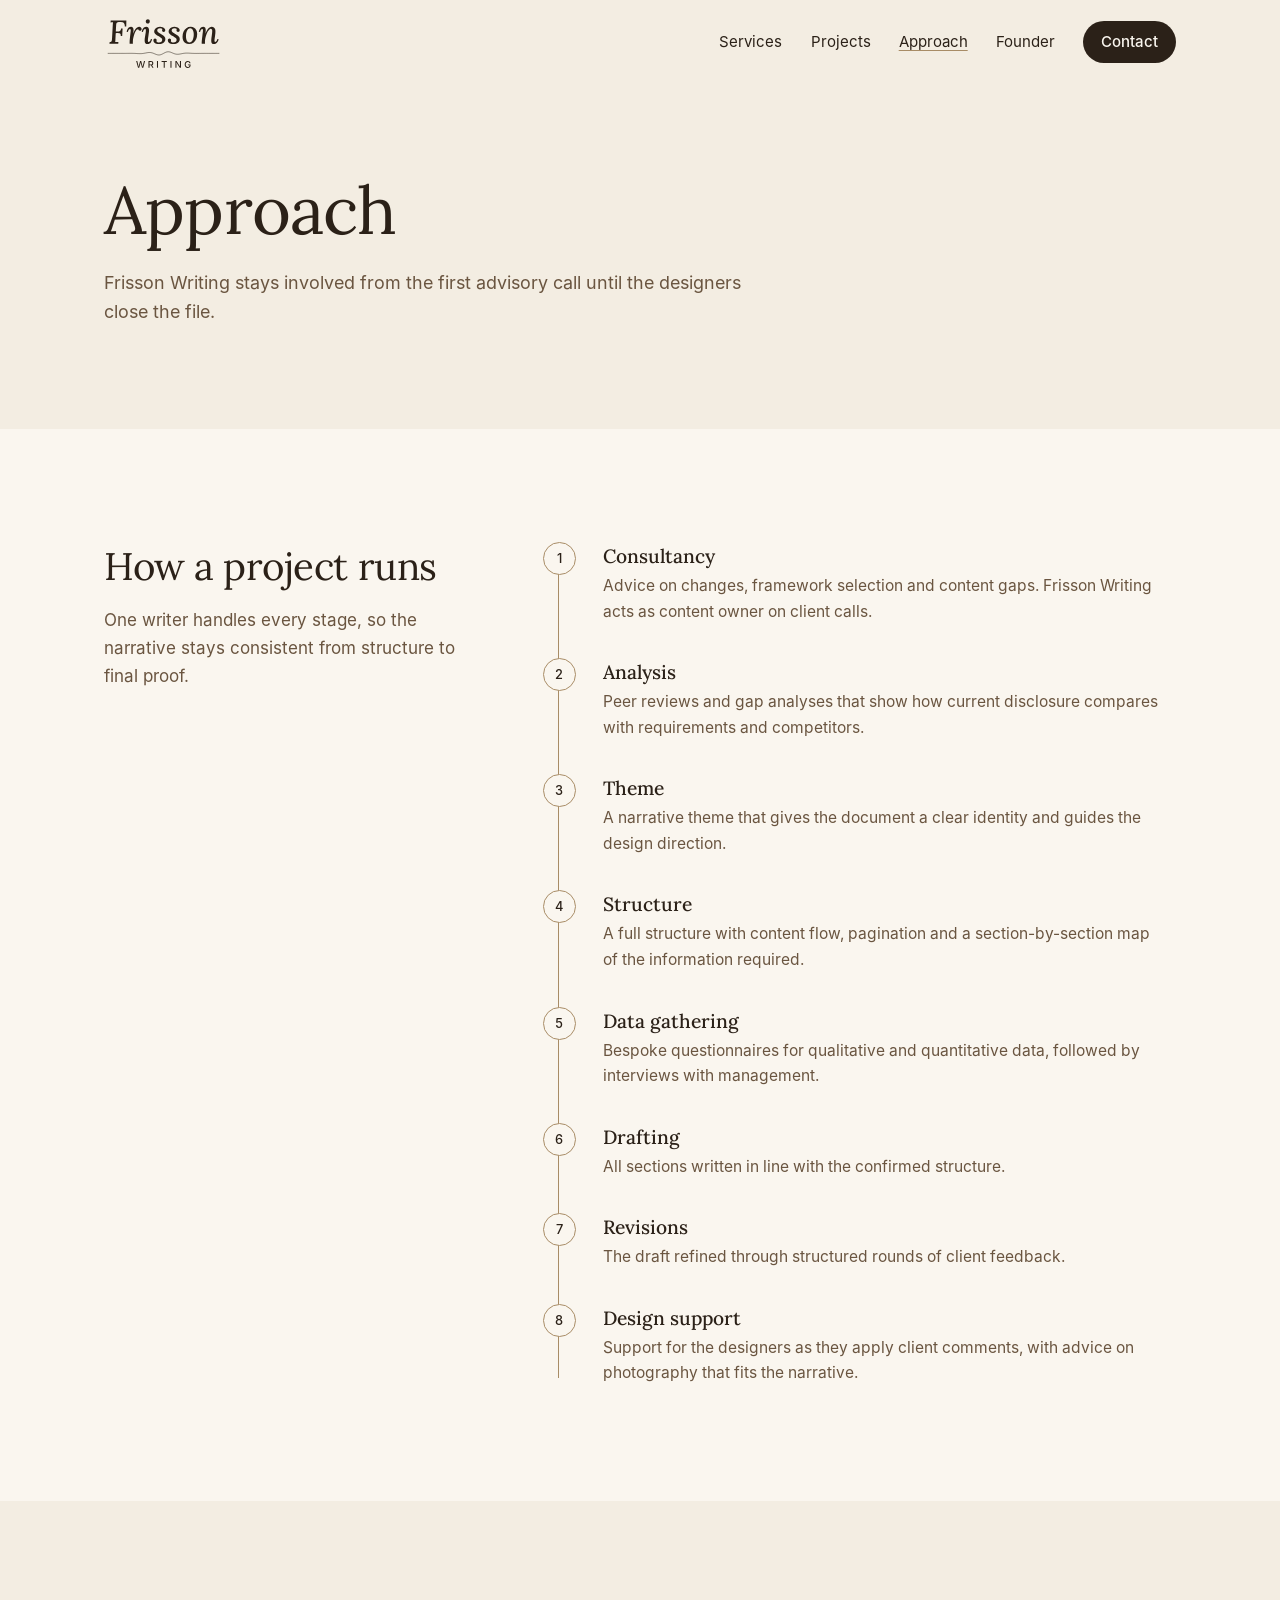
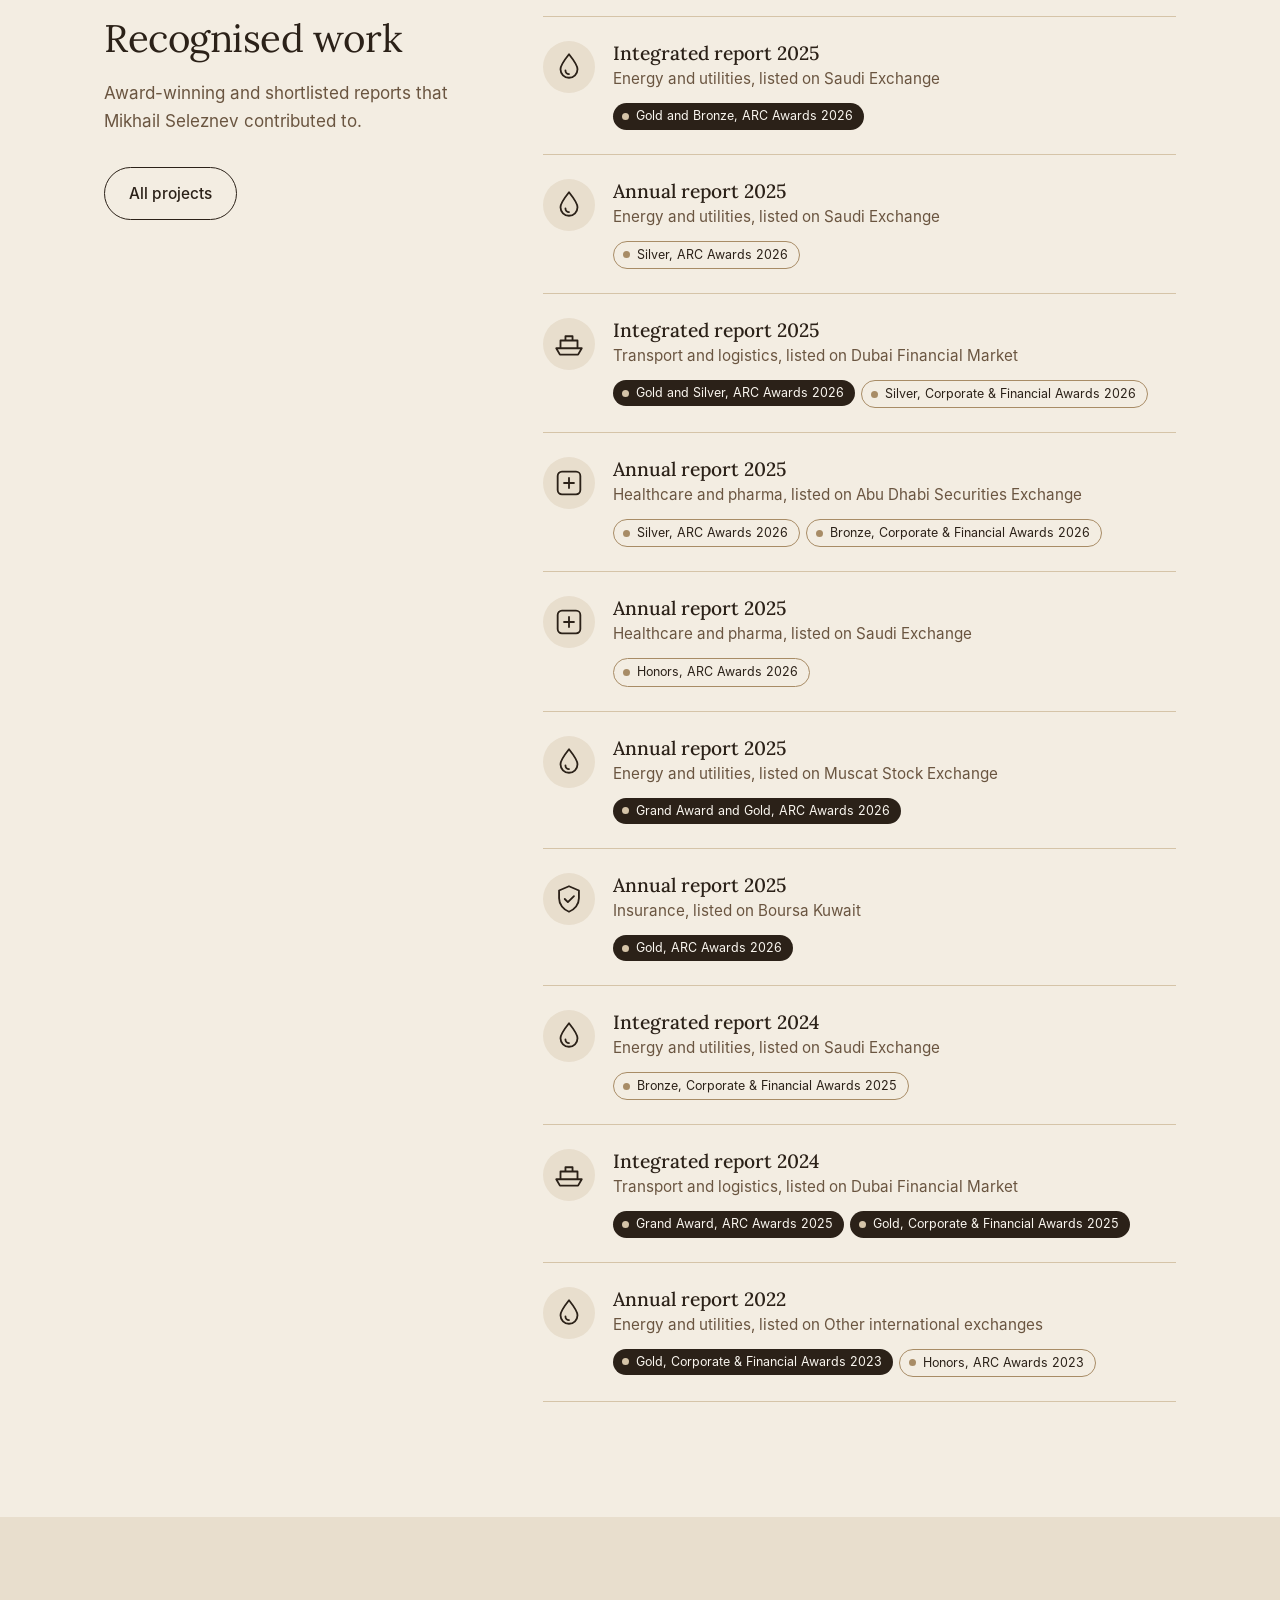
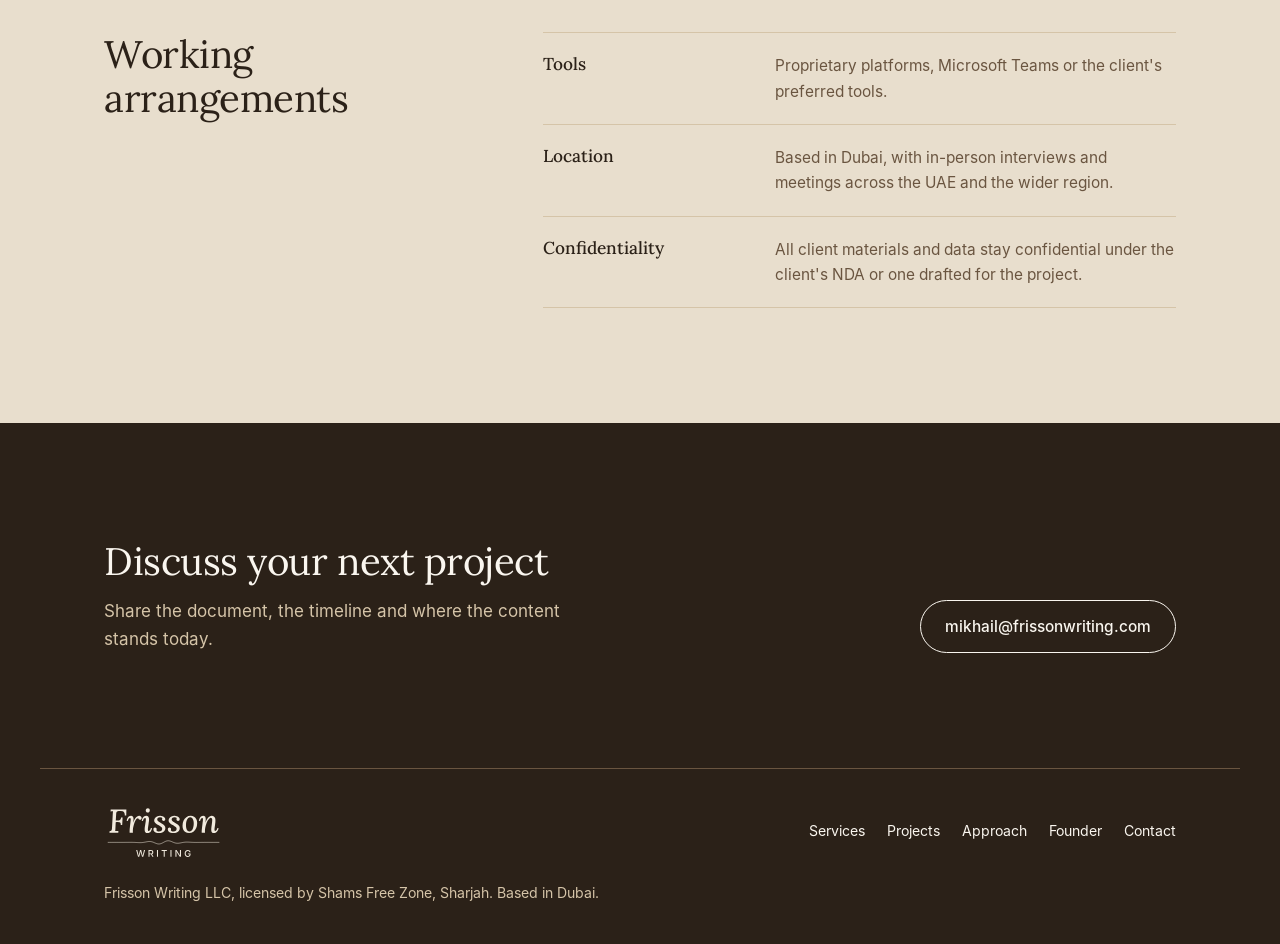
==== commit 26215f3a: "Reduce Kazakhstan emphasis and refine founder copy Hero shows Gulf exchanges only; Kazakh exchanges " ====
--- a/approach.html
+++ b/approach.html
@@ -32,7 +32,7 @@
 
 <section><div class="wrap split">
 <div class="stick"><h2>Recognised work</h2><p class="intro">Award-winning and shortlisted reports that Mikhail Seleznev contributed to.</p><div class="actions"><a class="btn ghost" href="projects.html">All projects</a></div></div>
-<ul class="awardlist"><li><svg class="ico" viewBox="0 0 24 24" aria-hidden="true"><path d="M12 3c3.6 4.5 6 7.7 6 10.6a6 6 0 0 1-12 0C6 10.7 8.4 7.5 12 3z M9.5 14.5a2.5 2.5 0 0 0 2.5 2.5"/></svg><div><h3>Integrated report 2025</h3><p>Energy and utilities, listed on Saudi Exchange</p><div class="awards"><span class="award">Gold and Bronze, ARC Awards 2026</span></div></div></li><li><svg class="ico" viewBox="0 0 24 24" aria-hidden="true"><path d="M12 3c3.6 4.5 6 7.7 6 10.6a6 6 0 0 1-12 0C6 10.7 8.4 7.5 12 3z M9.5 14.5a2.5 2.5 0 0 0 2.5 2.5"/></svg><div><h3>Annual report 2025</h3><p>Energy and utilities, listed on Saudi Exchange</p><div class="awards"><span class="award short">Silver, ARC Awards 2026</span></div></div></li><li><svg class="ico" viewBox="0 0 24 24" aria-hidden="true"><path d="M3 15h18l-2.6 4.5H5.6z M6 15V9.5h12V15 M9.5 9.5V6.5h5v3"/></svg><div><h3>Integrated report 2025</h3><p>Transport and logistics, listed on Dubai Financial Market</p><div class="awards"><span class="award">Gold and Silver, ARC Awards 2026</span><span class="award short">Silver, Corporate &amp; Financial Awards 2026</span></div></div></li><li><svg class="ico" viewBox="0 0 24 24" aria-hidden="true"><path d="M7 4h10a3 3 0 0 1 3 3v10a3 3 0 0 1-3 3H7a3 3 0 0 1-3-3V7a3 3 0 0 1 3-3z M12 8.5v7 M8.5 12h7"/></svg><div><h3>Annual report 2025</h3><p>Healthcare and pharma, listed on Abu Dhabi Securities Exchange</p><div class="awards"><span class="award short">Silver, ARC Awards 2026</span><span class="award short">Bronze, Corporate &amp; Financial Awards 2026</span></div></div></li><li><svg class="ico" viewBox="0 0 24 24" aria-hidden="true"><path d="M7 4h10a3 3 0 0 1 3 3v10a3 3 0 0 1-3 3H7a3 3 0 0 1-3-3V7a3 3 0 0 1 3-3z M12 8.5v7 M8.5 12h7"/></svg><div><h3>Annual report 2025</h3><p>Healthcare and pharma, listed on Saudi Exchange</p><div class="awards"><span class="award short">Honors, ARC Awards 2026</span></div></div></li><li><svg class="ico" viewBox="0 0 24 24" aria-hidden="true"><path d="M12 3c3.6 4.5 6 7.7 6 10.6a6 6 0 0 1-12 0C6 10.7 8.4 7.5 12 3z M9.5 14.5a2.5 2.5 0 0 0 2.5 2.5"/></svg><div><h3>Annual report 2025</h3><p>Energy and utilities, listed on Muscat Stock Exchange</p><div class="awards"><span class="award">Grand Award and Gold, ARC Awards 2026</span></div></div></li><li><svg class="ico" viewBox="0 0 24 24" aria-hidden="true"><path d="M12 3l7 3v5.5c0 4.4-3 8-7 9.5-4-1.5-7-5.1-7-9.5V6z M9 12l2.2 2.2L15.5 10"/></svg><div><h3>Annual report 2025</h3><p>Insurance, listed on Boursa Kuwait</p><div class="awards"><span class="award">Gold, ARC Awards 2026</span></div></div></li><li><svg class="ico" viewBox="0 0 24 24" aria-hidden="true"><path d="M12 3c3.6 4.5 6 7.7 6 10.6a6 6 0 0 1-12 0C6 10.7 8.4 7.5 12 3z M9.5 14.5a2.5 2.5 0 0 0 2.5 2.5"/></svg><div><h3>Integrated report 2024</h3><p>Energy and utilities, listed on Saudi Exchange</p><div class="awards"><span class="award short">Bronze, Corporate &amp; Financial Awards 2025</span></div></div></li><li><svg class="ico" viewBox="0 0 24 24" aria-hidden="true"><path d="M3 15h18l-2.6 4.5H5.6z M6 15V9.5h12V15 M9.5 9.5V6.5h5v3"/></svg><div><h3>Integrated report 2024</h3><p>Transport and logistics, listed on Dubai Financial Market</p><div class="awards"><span class="award">Grand Award, ARC Awards 2025</span><span class="award">Gold, Corporate &amp; Financial Awards 2025</span></div></div></li><li><svg class="ico" viewBox="0 0 24 24" aria-hidden="true"><path d="M12 3c3.6 4.5 6 7.7 6 10.6a6 6 0 0 1-12 0C6 10.7 8.4 7.5 12 3z M9.5 14.5a2.5 2.5 0 0 0 2.5 2.5"/></svg><div><h3>Annual report 2022</h3><p>Energy and utilities, listed on Astana International Exchange and Kazakhstan Stock Exchange</p><div class="awards"><span class="award">Gold, Corporate &amp; Financial Awards 2023</span><span class="award short">Honors, ARC Awards 2023</span></div></div></li></ul>
+<ul class="awardlist"><li><svg class="ico" viewBox="0 0 24 24" aria-hidden="true"><path d="M12 3c3.6 4.5 6 7.7 6 10.6a6 6 0 0 1-12 0C6 10.7 8.4 7.5 12 3z M9.5 14.5a2.5 2.5 0 0 0 2.5 2.5"/></svg><div><h3>Integrated report 2025</h3><p>Energy and utilities, listed on Saudi Exchange</p><div class="awards"><span class="award">Gold and Bronze, ARC Awards 2026</span></div></div></li><li><svg class="ico" viewBox="0 0 24 24" aria-hidden="true"><path d="M12 3c3.6 4.5 6 7.7 6 10.6a6 6 0 0 1-12 0C6 10.7 8.4 7.5 12 3z M9.5 14.5a2.5 2.5 0 0 0 2.5 2.5"/></svg><div><h3>Annual report 2025</h3><p>Energy and utilities, listed on Saudi Exchange</p><div class="awards"><span class="award short">Silver, ARC Awards 2026</span></div></div></li><li><svg class="ico" viewBox="0 0 24 24" aria-hidden="true"><path d="M3 15h18l-2.6 4.5H5.6z M6 15V9.5h12V15 M9.5 9.5V6.5h5v3"/></svg><div><h3>Integrated report 2025</h3><p>Transport and logistics, listed on Dubai Financial Market</p><div class="awards"><span class="award">Gold and Silver, ARC Awards 2026</span><span class="award short">Silver, Corporate &amp; Financial Awards 2026</span></div></div></li><li><svg class="ico" viewBox="0 0 24 24" aria-hidden="true"><path d="M7 4h10a3 3 0 0 1 3 3v10a3 3 0 0 1-3 3H7a3 3 0 0 1-3-3V7a3 3 0 0 1 3-3z M12 8.5v7 M8.5 12h7"/></svg><div><h3>Annual report 2025</h3><p>Healthcare and pharma, listed on Abu Dhabi Securities Exchange</p><div class="awards"><span class="award short">Silver, ARC Awards 2026</span><span class="award short">Bronze, Corporate &amp; Financial Awards 2026</span></div></div></li><li><svg class="ico" viewBox="0 0 24 24" aria-hidden="true"><path d="M7 4h10a3 3 0 0 1 3 3v10a3 3 0 0 1-3 3H7a3 3 0 0 1-3-3V7a3 3 0 0 1 3-3z M12 8.5v7 M8.5 12h7"/></svg><div><h3>Annual report 2025</h3><p>Healthcare and pharma, listed on Saudi Exchange</p><div class="awards"><span class="award short">Honors, ARC Awards 2026</span></div></div></li><li><svg class="ico" viewBox="0 0 24 24" aria-hidden="true"><path d="M12 3c3.6 4.5 6 7.7 6 10.6a6 6 0 0 1-12 0C6 10.7 8.4 7.5 12 3z M9.5 14.5a2.5 2.5 0 0 0 2.5 2.5"/></svg><div><h3>Annual report 2025</h3><p>Energy and utilities, listed on Muscat Stock Exchange</p><div class="awards"><span class="award">Grand Award and Gold, ARC Awards 2026</span></div></div></li><li><svg class="ico" viewBox="0 0 24 24" aria-hidden="true"><path d="M12 3l7 3v5.5c0 4.4-3 8-7 9.5-4-1.5-7-5.1-7-9.5V6z M9 12l2.2 2.2L15.5 10"/></svg><div><h3>Annual report 2025</h3><p>Insurance, listed on Boursa Kuwait</p><div class="awards"><span class="award">Gold, ARC Awards 2026</span></div></div></li><li><svg class="ico" viewBox="0 0 24 24" aria-hidden="true"><path d="M12 3c3.6 4.5 6 7.7 6 10.6a6 6 0 0 1-12 0C6 10.7 8.4 7.5 12 3z M9.5 14.5a2.5 2.5 0 0 0 2.5 2.5"/></svg><div><h3>Integrated report 2024</h3><p>Energy and utilities, listed on Saudi Exchange</p><div class="awards"><span class="award short">Bronze, Corporate &amp; Financial Awards 2025</span></div></div></li><li><svg class="ico" viewBox="0 0 24 24" aria-hidden="true"><path d="M3 15h18l-2.6 4.5H5.6z M6 15V9.5h12V15 M9.5 9.5V6.5h5v3"/></svg><div><h3>Integrated report 2024</h3><p>Transport and logistics, listed on Dubai Financial Market</p><div class="awards"><span class="award">Grand Award, ARC Awards 2025</span><span class="award">Gold, Corporate &amp; Financial Awards 2025</span></div></div></li><li><svg class="ico" viewBox="0 0 24 24" aria-hidden="true"><path d="M12 3c3.6 4.5 6 7.7 6 10.6a6 6 0 0 1-12 0C6 10.7 8.4 7.5 12 3z M9.5 14.5a2.5 2.5 0 0 0 2.5 2.5"/></svg><div><h3>Annual report 2022</h3><p>Energy and utilities, listed on Other international exchanges</p><div class="awards"><span class="award">Gold, Corporate &amp; Financial Awards 2023</span><span class="award short">Honors, ARC Awards 2023</span></div></div></li></ul>
 </div></section>
 
 <section class="sec-oat"><div class="wrap split">
--- a/assets/site.css
+++ b/assets/site.css
@@ -224,9 +224,10 @@
 /* Exchanges panel and grid */
 .panel { background: var(--paper); border-radius: var(--radius); padding: clamp(22px, 3vw, 34px); }
 .panel-t { font-size: 0.9rem; color: var(--bark); margin-bottom: 18px; }
-.exch { display: grid; grid-template-columns: repeat(3, minmax(0, 1fr)); gap: 1px; background: var(--sand); border: 1px solid var(--sand); border-radius: 10px; overflow: hidden; }
+.exch { display: grid; grid-template-columns: repeat(4, minmax(0, 1fr)); gap: 1px; background: var(--sand); border: 1px solid var(--sand); border-radius: 10px; overflow: hidden; }
 .exch li { background: var(--paper); padding: 20px 16px; display: flex; flex-direction: column; gap: 14px; }
 .panel .exch { grid-template-columns: repeat(3, minmax(0, 1fr)); }
+.exch .xword { font-size: 0.95rem; }
 .panel .exch li { padding: 12px; }
 .panel .exch .logo { height: 46px; }
 .panel .exch .logo img { max-height: 38px; }
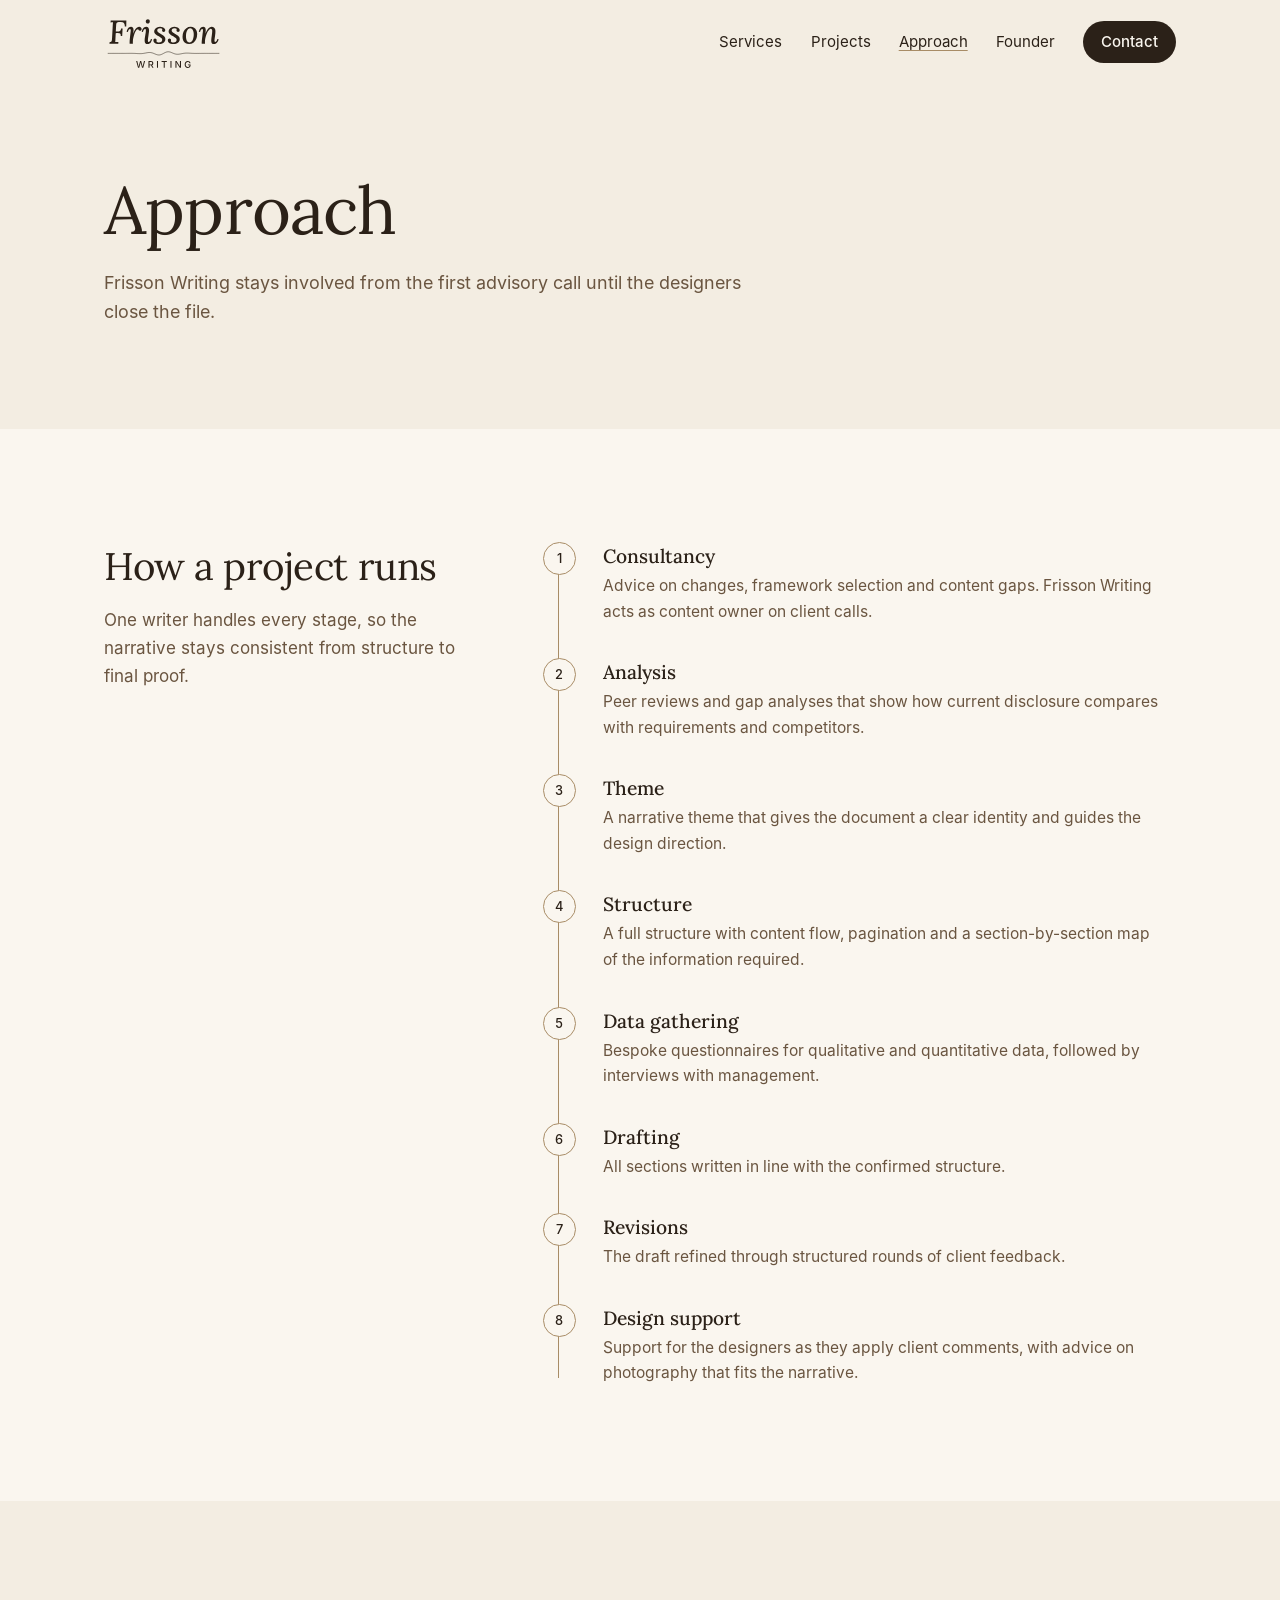
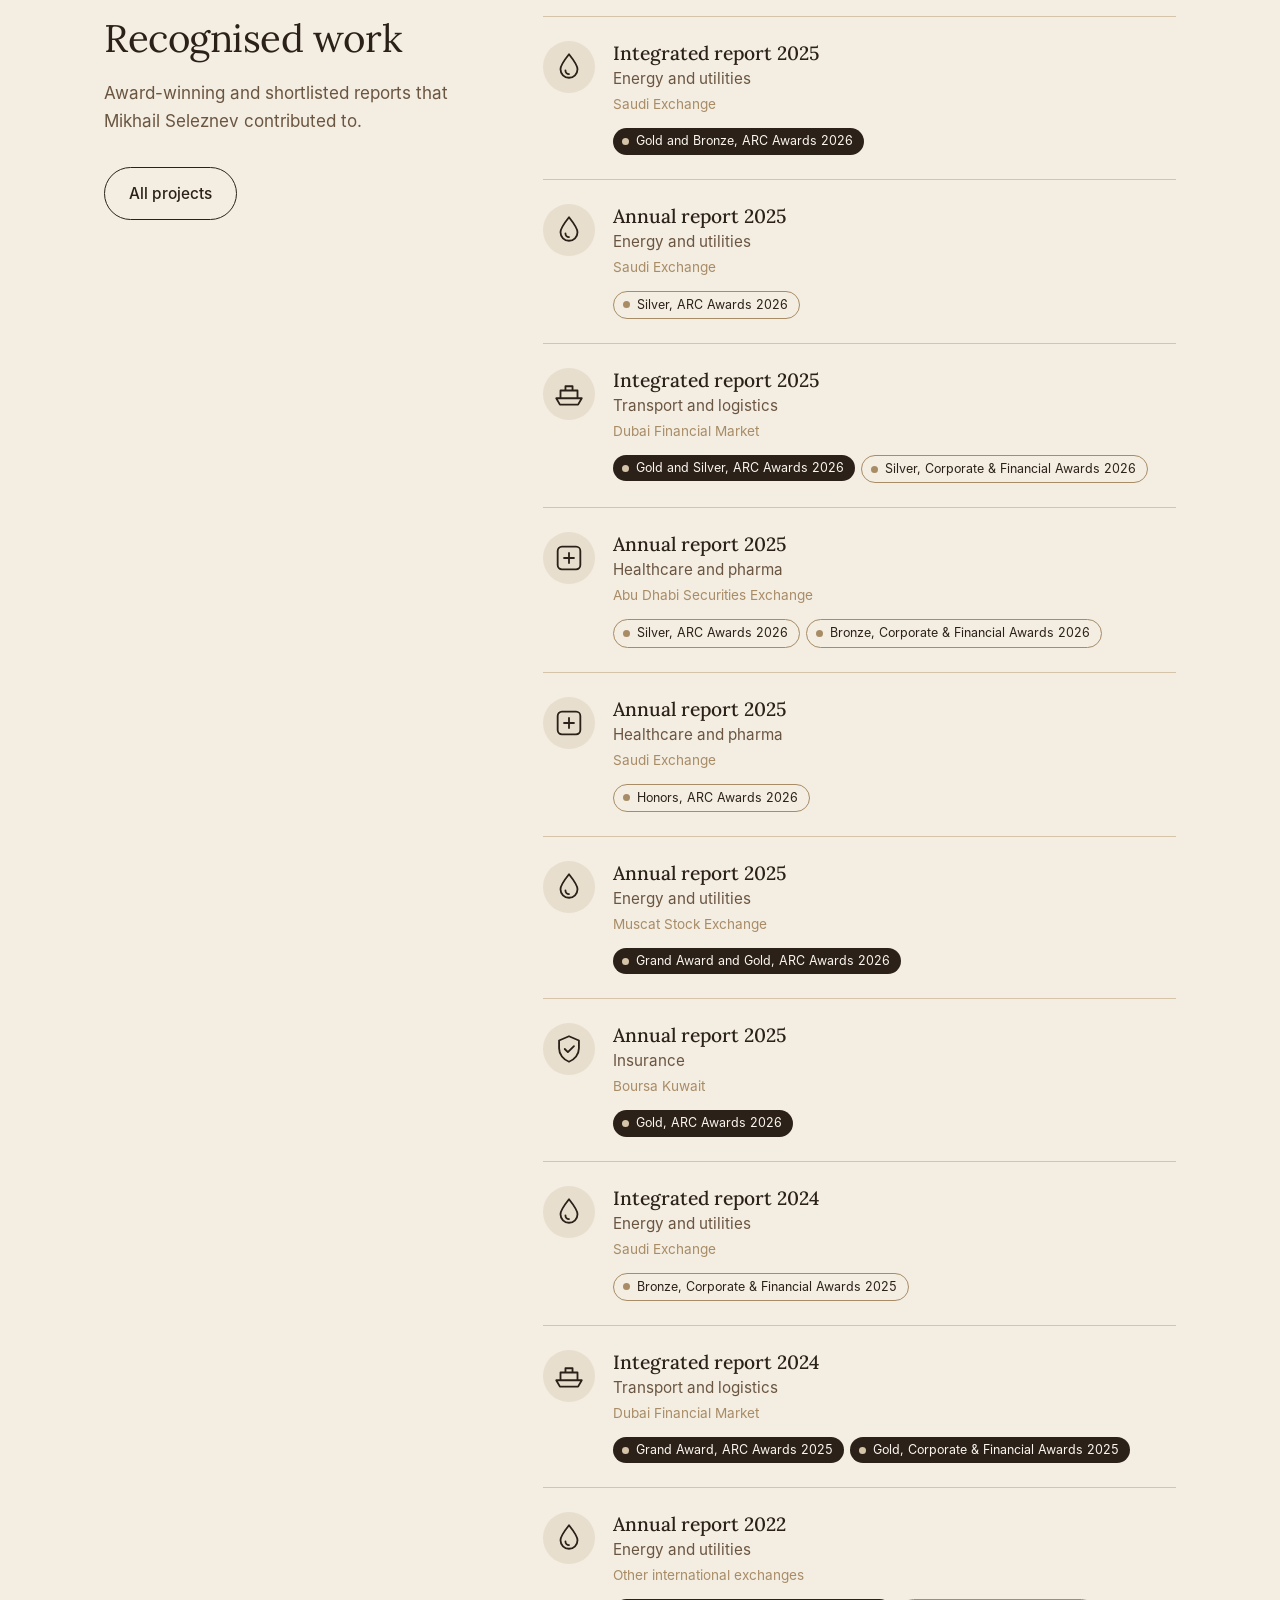
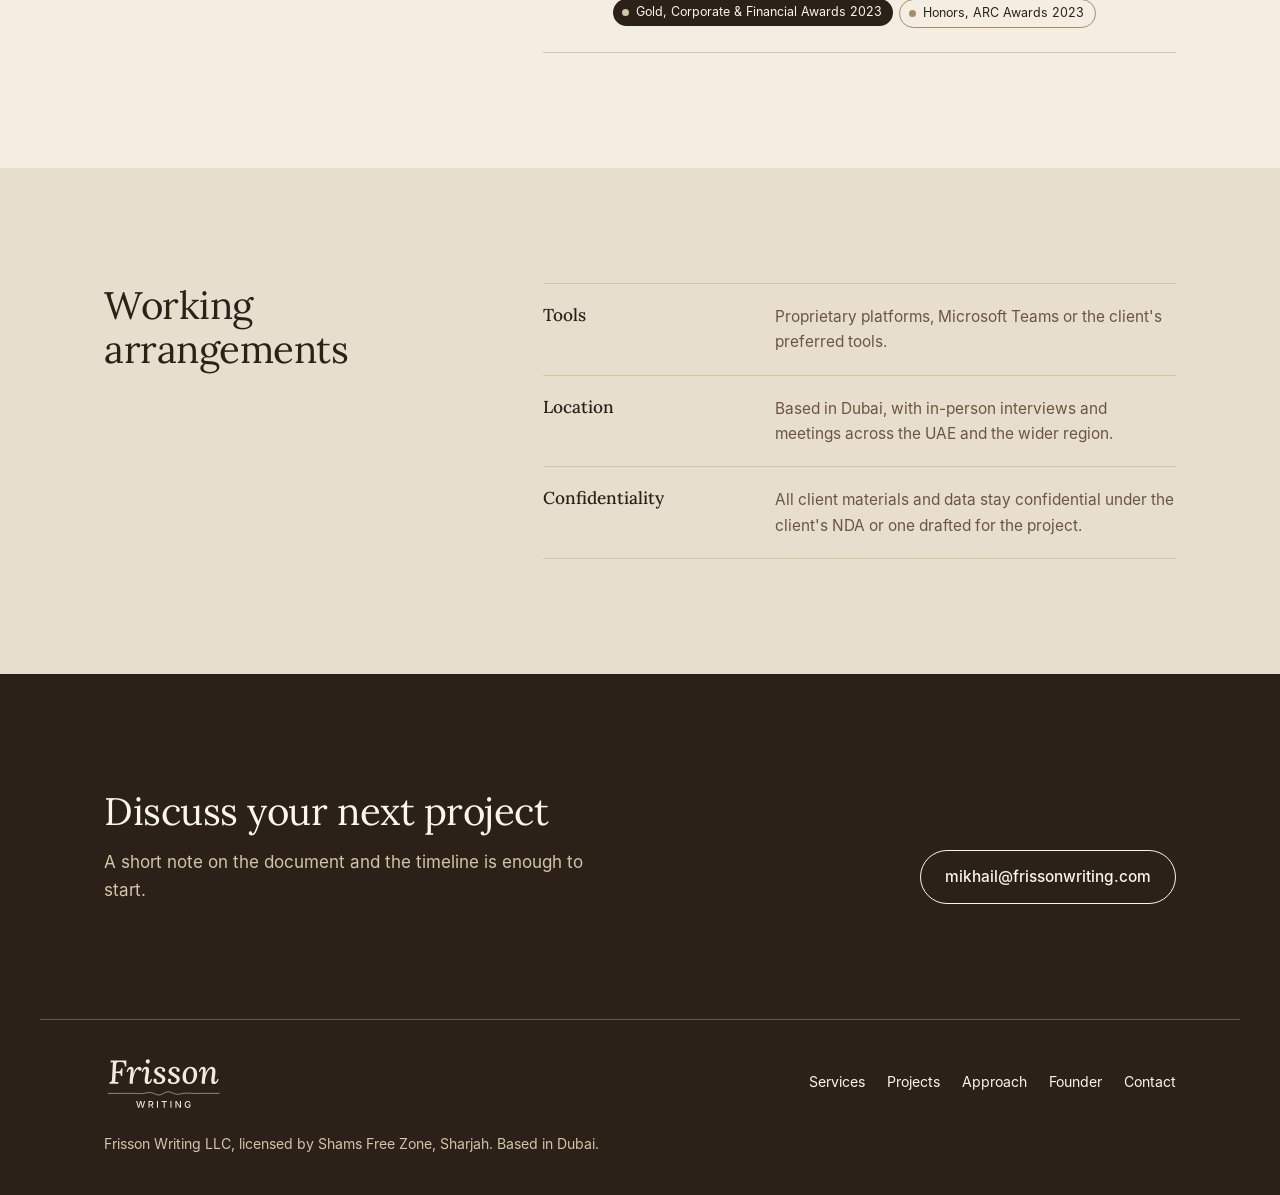
==== commit 77bb27c7: "Tighten copy and remove repetition across pages Co-Authored-By: Claude Opus 5.5 <noreply@anthropic.c" ====
--- a/approach.html
+++ b/approach.html
@@ -32,7 +32,7 @@
 
 <section><div class="wrap split">
 <div class="stick"><h2>Recognised work</h2><p class="intro">Award-winning and shortlisted reports that Mikhail Seleznev contributed to.</p><div class="actions"><a class="btn ghost" href="projects.html">All projects</a></div></div>
-<ul class="awardlist"><li><svg class="ico" viewBox="0 0 24 24" aria-hidden="true"><path d="M12 3c3.6 4.5 6 7.7 6 10.6a6 6 0 0 1-12 0C6 10.7 8.4 7.5 12 3z M9.5 14.5a2.5 2.5 0 0 0 2.5 2.5"/></svg><div><h3>Integrated report 2025</h3><p>Energy and utilities, listed on Saudi Exchange</p><div class="awards"><span class="award">Gold and Bronze, ARC Awards 2026</span></div></div></li><li><svg class="ico" viewBox="0 0 24 24" aria-hidden="true"><path d="M12 3c3.6 4.5 6 7.7 6 10.6a6 6 0 0 1-12 0C6 10.7 8.4 7.5 12 3z M9.5 14.5a2.5 2.5 0 0 0 2.5 2.5"/></svg><div><h3>Annual report 2025</h3><p>Energy and utilities, listed on Saudi Exchange</p><div class="awards"><span class="award short">Silver, ARC Awards 2026</span></div></div></li><li><svg class="ico" viewBox="0 0 24 24" aria-hidden="true"><path d="M3 15h18l-2.6 4.5H5.6z M6 15V9.5h12V15 M9.5 9.5V6.5h5v3"/></svg><div><h3>Integrated report 2025</h3><p>Transport and logistics, listed on Dubai Financial Market</p><div class="awards"><span class="award">Gold and Silver, ARC Awards 2026</span><span class="award short">Silver, Corporate &amp; Financial Awards 2026</span></div></div></li><li><svg class="ico" viewBox="0 0 24 24" aria-hidden="true"><path d="M7 4h10a3 3 0 0 1 3 3v10a3 3 0 0 1-3 3H7a3 3 0 0 1-3-3V7a3 3 0 0 1 3-3z M12 8.5v7 M8.5 12h7"/></svg><div><h3>Annual report 2025</h3><p>Healthcare and pharma, listed on Abu Dhabi Securities Exchange</p><div class="awards"><span class="award short">Silver, ARC Awards 2026</span><span class="award short">Bronze, Corporate &amp; Financial Awards 2026</span></div></div></li><li><svg class="ico" viewBox="0 0 24 24" aria-hidden="true"><path d="M7 4h10a3 3 0 0 1 3 3v10a3 3 0 0 1-3 3H7a3 3 0 0 1-3-3V7a3 3 0 0 1 3-3z M12 8.5v7 M8.5 12h7"/></svg><div><h3>Annual report 2025</h3><p>Healthcare and pharma, listed on Saudi Exchange</p><div class="awards"><span class="award short">Honors, ARC Awards 2026</span></div></div></li><li><svg class="ico" viewBox="0 0 24 24" aria-hidden="true"><path d="M12 3c3.6 4.5 6 7.7 6 10.6a6 6 0 0 1-12 0C6 10.7 8.4 7.5 12 3z M9.5 14.5a2.5 2.5 0 0 0 2.5 2.5"/></svg><div><h3>Annual report 2025</h3><p>Energy and utilities, listed on Muscat Stock Exchange</p><div class="awards"><span class="award">Grand Award and Gold, ARC Awards 2026</span></div></div></li><li><svg class="ico" viewBox="0 0 24 24" aria-hidden="true"><path d="M12 3l7 3v5.5c0 4.4-3 8-7 9.5-4-1.5-7-5.1-7-9.5V6z M9 12l2.2 2.2L15.5 10"/></svg><div><h3>Annual report 2025</h3><p>Insurance, listed on Boursa Kuwait</p><div class="awards"><span class="award">Gold, ARC Awards 2026</span></div></div></li><li><svg class="ico" viewBox="0 0 24 24" aria-hidden="true"><path d="M12 3c3.6 4.5 6 7.7 6 10.6a6 6 0 0 1-12 0C6 10.7 8.4 7.5 12 3z M9.5 14.5a2.5 2.5 0 0 0 2.5 2.5"/></svg><div><h3>Integrated report 2024</h3><p>Energy and utilities, listed on Saudi Exchange</p><div class="awards"><span class="award short">Bronze, Corporate &amp; Financial Awards 2025</span></div></div></li><li><svg class="ico" viewBox="0 0 24 24" aria-hidden="true"><path d="M3 15h18l-2.6 4.5H5.6z M6 15V9.5h12V15 M9.5 9.5V6.5h5v3"/></svg><div><h3>Integrated report 2024</h3><p>Transport and logistics, listed on Dubai Financial Market</p><div class="awards"><span class="award">Grand Award, ARC Awards 2025</span><span class="award">Gold, Corporate &amp; Financial Awards 2025</span></div></div></li><li><svg class="ico" viewBox="0 0 24 24" aria-hidden="true"><path d="M12 3c3.6 4.5 6 7.7 6 10.6a6 6 0 0 1-12 0C6 10.7 8.4 7.5 12 3z M9.5 14.5a2.5 2.5 0 0 0 2.5 2.5"/></svg><div><h3>Annual report 2022</h3><p>Energy and utilities, listed on Other international exchanges</p><div class="awards"><span class="award">Gold, Corporate &amp; Financial Awards 2023</span><span class="award short">Honors, ARC Awards 2023</span></div></div></li></ul>
+<ul class="awardlist"><li><svg class="ico" viewBox="0 0 24 24" aria-hidden="true"><path d="M12 3c3.6 4.5 6 7.7 6 10.6a6 6 0 0 1-12 0C6 10.7 8.4 7.5 12 3z M9.5 14.5a2.5 2.5 0 0 0 2.5 2.5"/></svg><div><h3>Integrated report 2025</h3><p>Energy and utilities<br><span class="muted-sm">Saudi Exchange</span></p><div class="awards"><span class="award">Gold and Bronze, ARC Awards 2026</span></div></div></li><li><svg class="ico" viewBox="0 0 24 24" aria-hidden="true"><path d="M12 3c3.6 4.5 6 7.7 6 10.6a6 6 0 0 1-12 0C6 10.7 8.4 7.5 12 3z M9.5 14.5a2.5 2.5 0 0 0 2.5 2.5"/></svg><div><h3>Annual report 2025</h3><p>Energy and utilities<br><span class="muted-sm">Saudi Exchange</span></p><div class="awards"><span class="award short">Silver, ARC Awards 2026</span></div></div></li><li><svg class="ico" viewBox="0 0 24 24" aria-hidden="true"><path d="M3 15h18l-2.6 4.5H5.6z M6 15V9.5h12V15 M9.5 9.5V6.5h5v3"/></svg><div><h3>Integrated report 2025</h3><p>Transport and logistics<br><span class="muted-sm">Dubai Financial Market</span></p><div class="awards"><span class="award">Gold and Silver, ARC Awards 2026</span><span class="award short">Silver, Corporate &amp; Financial Awards 2026</span></div></div></li><li><svg class="ico" viewBox="0 0 24 24" aria-hidden="true"><path d="M7 4h10a3 3 0 0 1 3 3v10a3 3 0 0 1-3 3H7a3 3 0 0 1-3-3V7a3 3 0 0 1 3-3z M12 8.5v7 M8.5 12h7"/></svg><div><h3>Annual report 2025</h3><p>Healthcare and pharma<br><span class="muted-sm">Abu Dhabi Securities Exchange</span></p><div class="awards"><span class="award short">Silver, ARC Awards 2026</span><span class="award short">Bronze, Corporate &amp; Financial Awards 2026</span></div></div></li><li><svg class="ico" viewBox="0 0 24 24" aria-hidden="true"><path d="M7 4h10a3 3 0 0 1 3 3v10a3 3 0 0 1-3 3H7a3 3 0 0 1-3-3V7a3 3 0 0 1 3-3z M12 8.5v7 M8.5 12h7"/></svg><div><h3>Annual report 2025</h3><p>Healthcare and pharma<br><span class="muted-sm">Saudi Exchange</span></p><div class="awards"><span class="award short">Honors, ARC Awards 2026</span></div></div></li><li><svg class="ico" viewBox="0 0 24 24" aria-hidden="true"><path d="M12 3c3.6 4.5 6 7.7 6 10.6a6 6 0 0 1-12 0C6 10.7 8.4 7.5 12 3z M9.5 14.5a2.5 2.5 0 0 0 2.5 2.5"/></svg><div><h3>Annual report 2025</h3><p>Energy and utilities<br><span class="muted-sm">Muscat Stock Exchange</span></p><div class="awards"><span class="award">Grand Award and Gold, ARC Awards 2026</span></div></div></li><li><svg class="ico" viewBox="0 0 24 24" aria-hidden="true"><path d="M12 3l7 3v5.5c0 4.4-3 8-7 9.5-4-1.5-7-5.1-7-9.5V6z M9 12l2.2 2.2L15.5 10"/></svg><div><h3>Annual report 2025</h3><p>Insurance<br><span class="muted-sm">Boursa Kuwait</span></p><div class="awards"><span class="award">Gold, ARC Awards 2026</span></div></div></li><li><svg class="ico" viewBox="0 0 24 24" aria-hidden="true"><path d="M12 3c3.6 4.5 6 7.7 6 10.6a6 6 0 0 1-12 0C6 10.7 8.4 7.5 12 3z M9.5 14.5a2.5 2.5 0 0 0 2.5 2.5"/></svg><div><h3>Integrated report 2024</h3><p>Energy and utilities<br><span class="muted-sm">Saudi Exchange</span></p><div class="awards"><span class="award short">Bronze, Corporate &amp; Financial Awards 2025</span></div></div></li><li><svg class="ico" viewBox="0 0 24 24" aria-hidden="true"><path d="M3 15h18l-2.6 4.5H5.6z M6 15V9.5h12V15 M9.5 9.5V6.5h5v3"/></svg><div><h3>Integrated report 2024</h3><p>Transport and logistics<br><span class="muted-sm">Dubai Financial Market</span></p><div class="awards"><span class="award">Grand Award, ARC Awards 2025</span><span class="award">Gold, Corporate &amp; Financial Awards 2025</span></div></div></li><li><svg class="ico" viewBox="0 0 24 24" aria-hidden="true"><path d="M12 3c3.6 4.5 6 7.7 6 10.6a6 6 0 0 1-12 0C6 10.7 8.4 7.5 12 3z M9.5 14.5a2.5 2.5 0 0 0 2.5 2.5"/></svg><div><h3>Annual report 2022</h3><p>Energy and utilities<br><span class="muted-sm">Other international exchanges</span></p><div class="awards"><span class="award">Gold, Corporate &amp; Financial Awards 2023</span><span class="award short">Honors, ARC Awards 2023</span></div></div></li></ul>
 </div></section>
 
 <section class="sec-oat"><div class="wrap split">
@@ -44,7 +44,7 @@
 </ul>
 </div></section>
 <section class="cta"><div class="wrap">
-<div><h2>Discuss your next project</h2><p>Share the document, the timeline and where the content stands today.</p></div>
+<div><h2>Discuss your next project</h2><p>A short note on the document and the timeline is enough to start.</p></div>
 <a class="btn" href="mailto:mikhail@frissonwriting.com">mikhail@frissonwriting.com</a>
 </div></section>
 </main>
--- a/assets/site.css
+++ b/assets/site.css
@@ -318,3 +318,5 @@
 /* Credentials with badges */
 .facts .cred { position: relative; padding-left: 66px; min-height: 72px; }
 .facts .cred img { position: absolute; left: 0; top: 14px; width: 48px; height: 48px; object-fit: contain; }
+
+.awardlist .muted-sm { font-size: 0.85rem; color: var(--camel); }
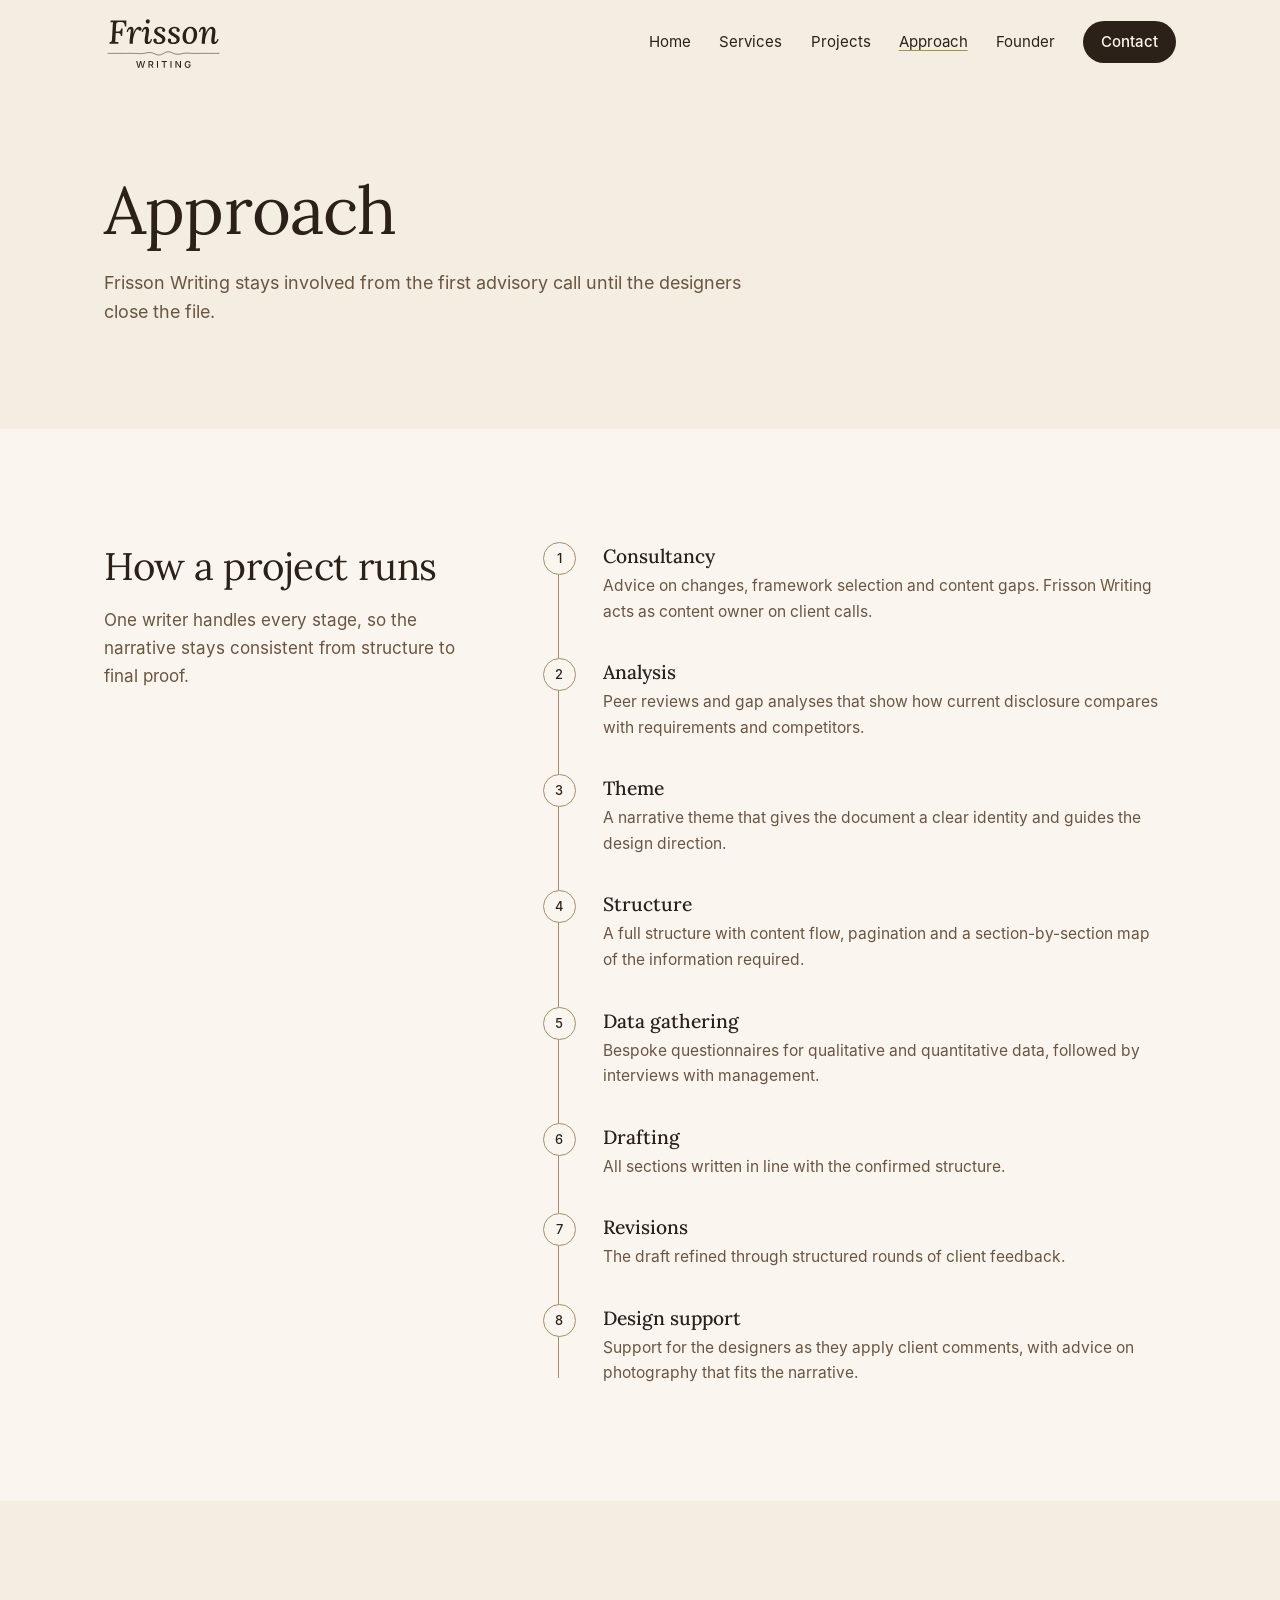
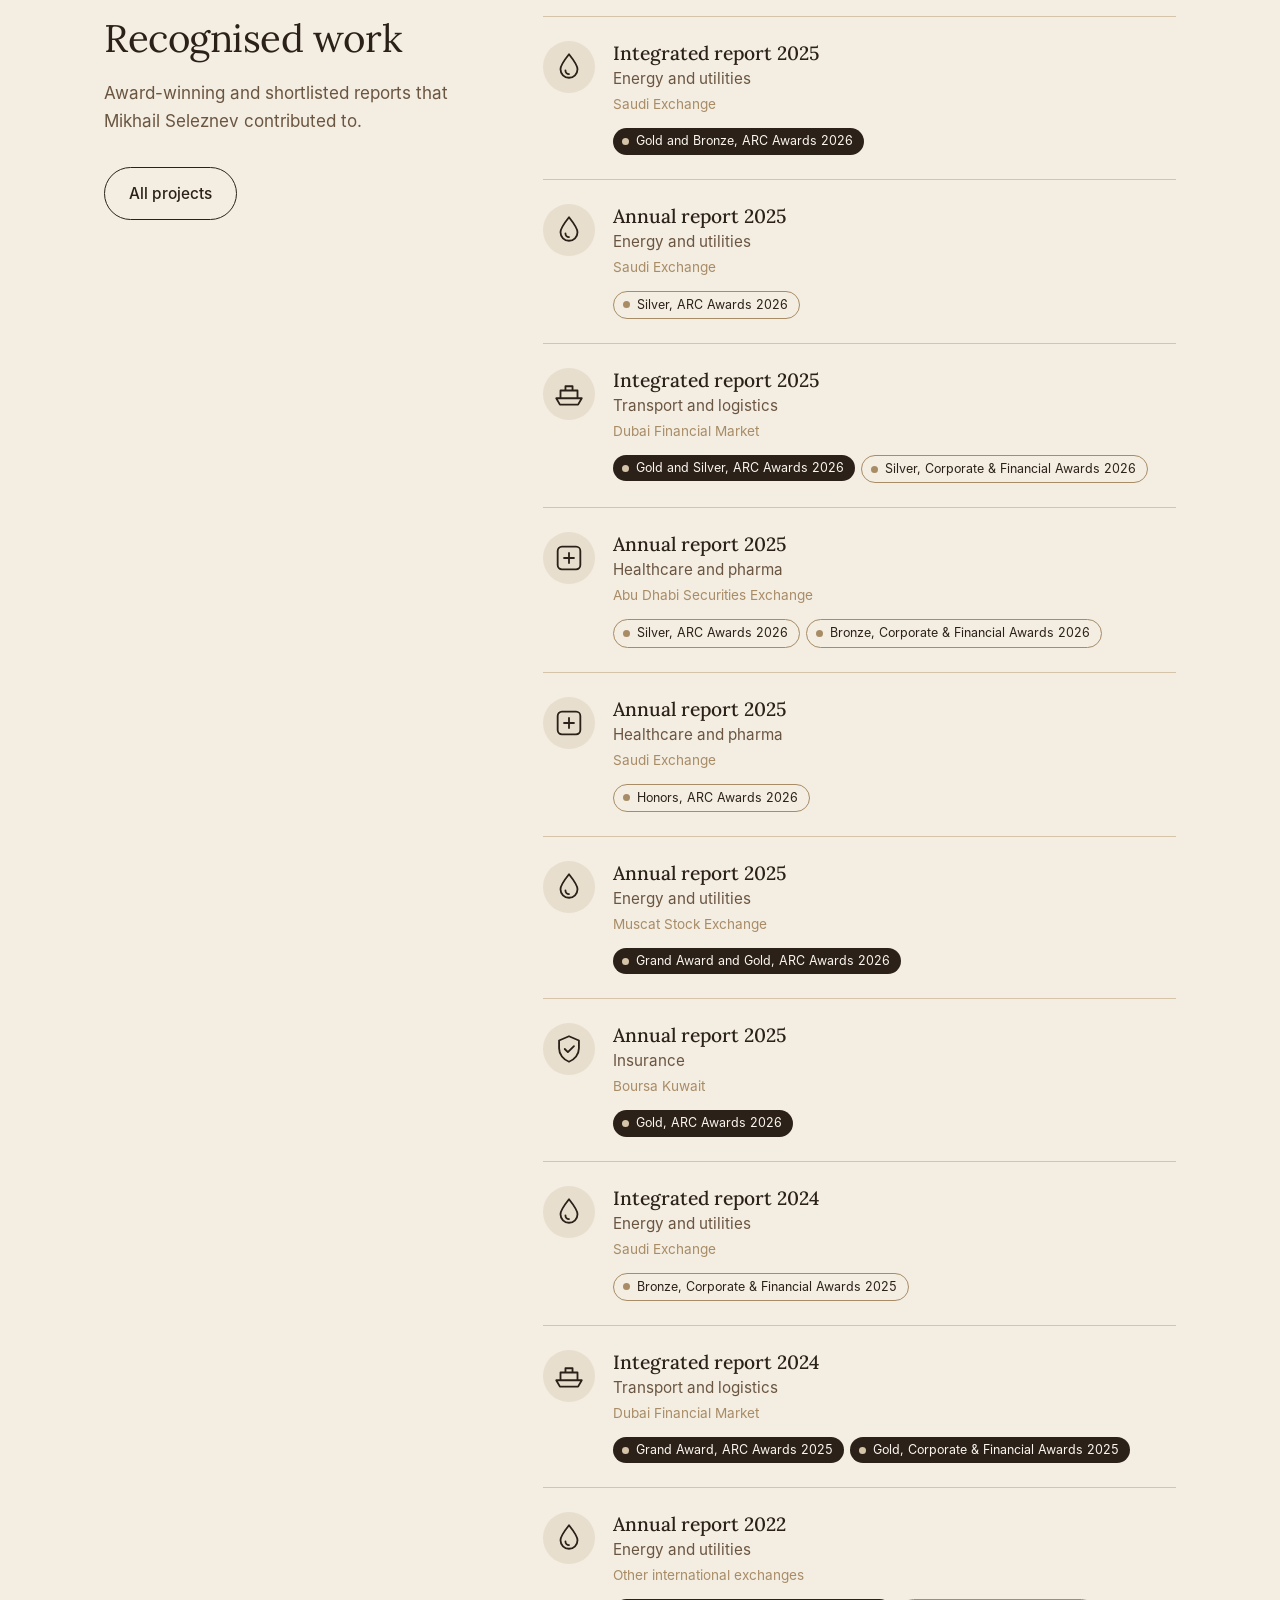
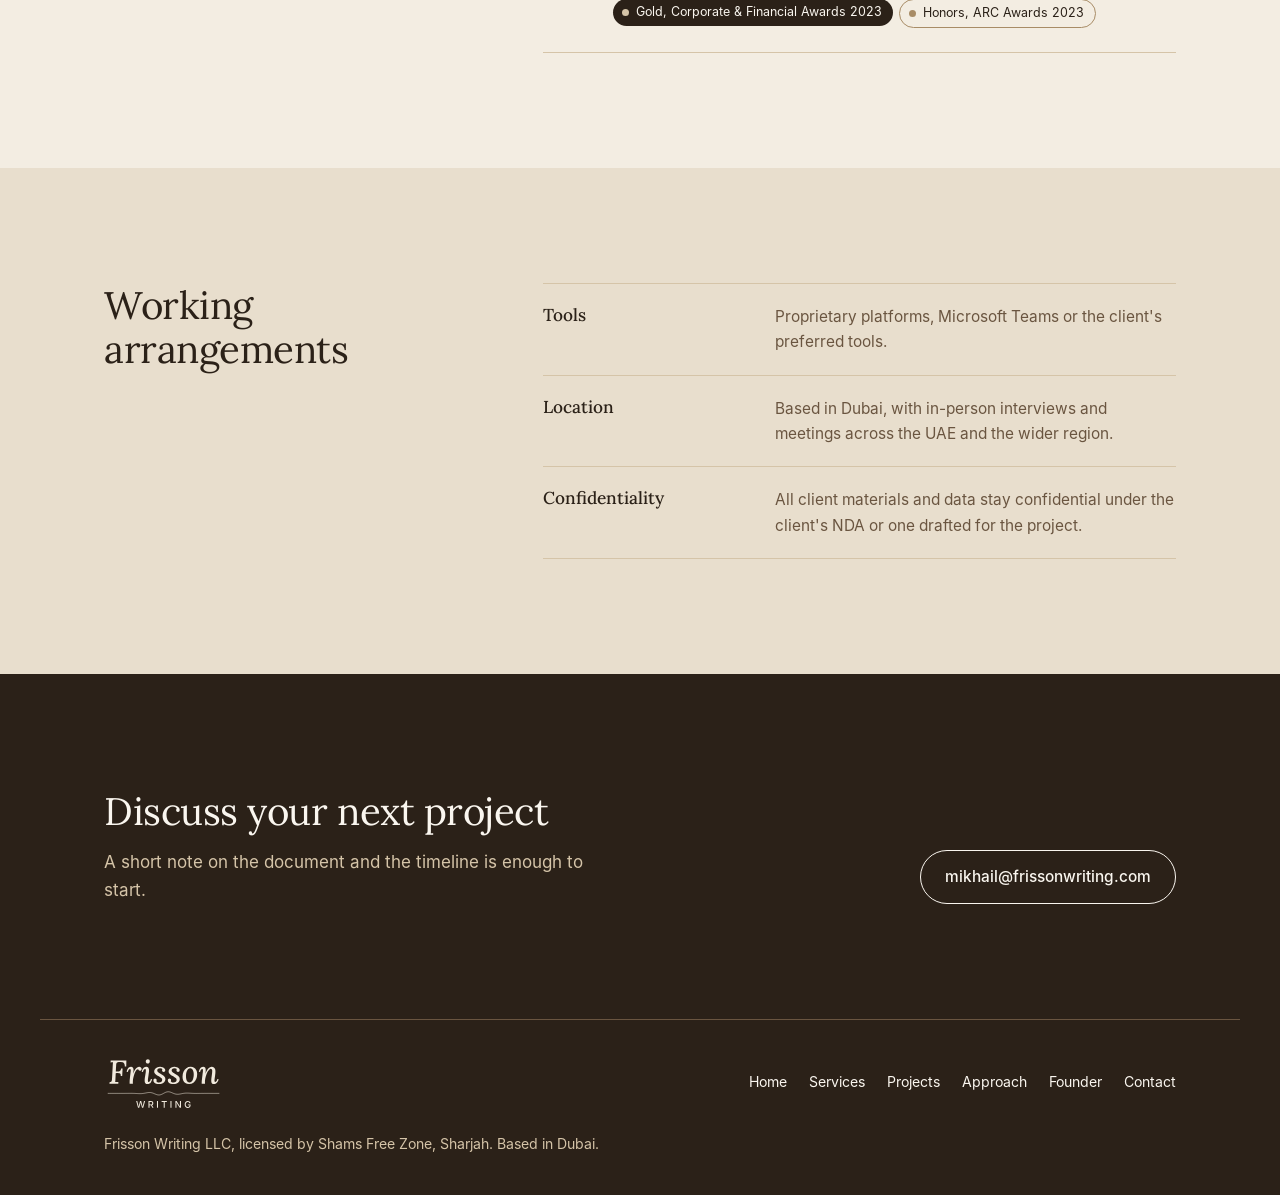
==== commit 1764f421: "Add Home link to navigation Co-Authored-By: Claude Opus 5.5 <noreply@anthropic.com> Claude-Session: " ====
--- a/approach.html
+++ b/approach.html
@@ -18,7 +18,7 @@
 <header class="site-head"><div class="wrap">
 <a class="brand" href="index.html"><img src="assets/logo.svg" alt="Frisson Writing, home" width="104" height="52"></a>
 <button class="menu-btn" type="button" aria-expanded="false" aria-controls="nav">Menu</button>
-<nav class="nav" id="nav" aria-label="Main"><a href="services.html">Services</a><a href="projects.html">Projects</a><a href="approach.html" aria-current="page">Approach</a><a href="founder.html">Founder</a><a class="pill" href="contact.html">Contact</a></nav>
+<nav class="nav" id="nav" aria-label="Main"><a href="index.html">Home</a><a href="services.html">Services</a><a href="projects.html">Projects</a><a href="approach.html" aria-current="page">Approach</a><a href="founder.html">Founder</a><a class="pill" href="contact.html">Contact</a></nav>
 </div></header>
 <main id="main">
 <section class="hero"><div class="wrap" style="grid-template-columns:1fr">
@@ -50,7 +50,7 @@
 </main>
 <footer class="site-foot"><div class="wrap">
 <img src="assets/logo-light.svg" alt="Frisson Writing" width="180" height="60">
-<nav aria-label="Footer"><a href="services.html">Services</a><a href="projects.html">Projects</a><a href="approach.html">Approach</a><a href="founder.html">Founder</a><a href="contact.html">Contact</a></nav>
+<nav aria-label="Footer"><a href="index.html">Home</a><a href="services.html">Services</a><a href="projects.html">Projects</a><a href="approach.html">Approach</a><a href="founder.html">Founder</a><a href="contact.html">Contact</a></nav>
 <span>Frisson Writing LLC, licensed by Shams Free Zone, Sharjah. Based in Dubai.</span>
 </div></footer>
 <script>
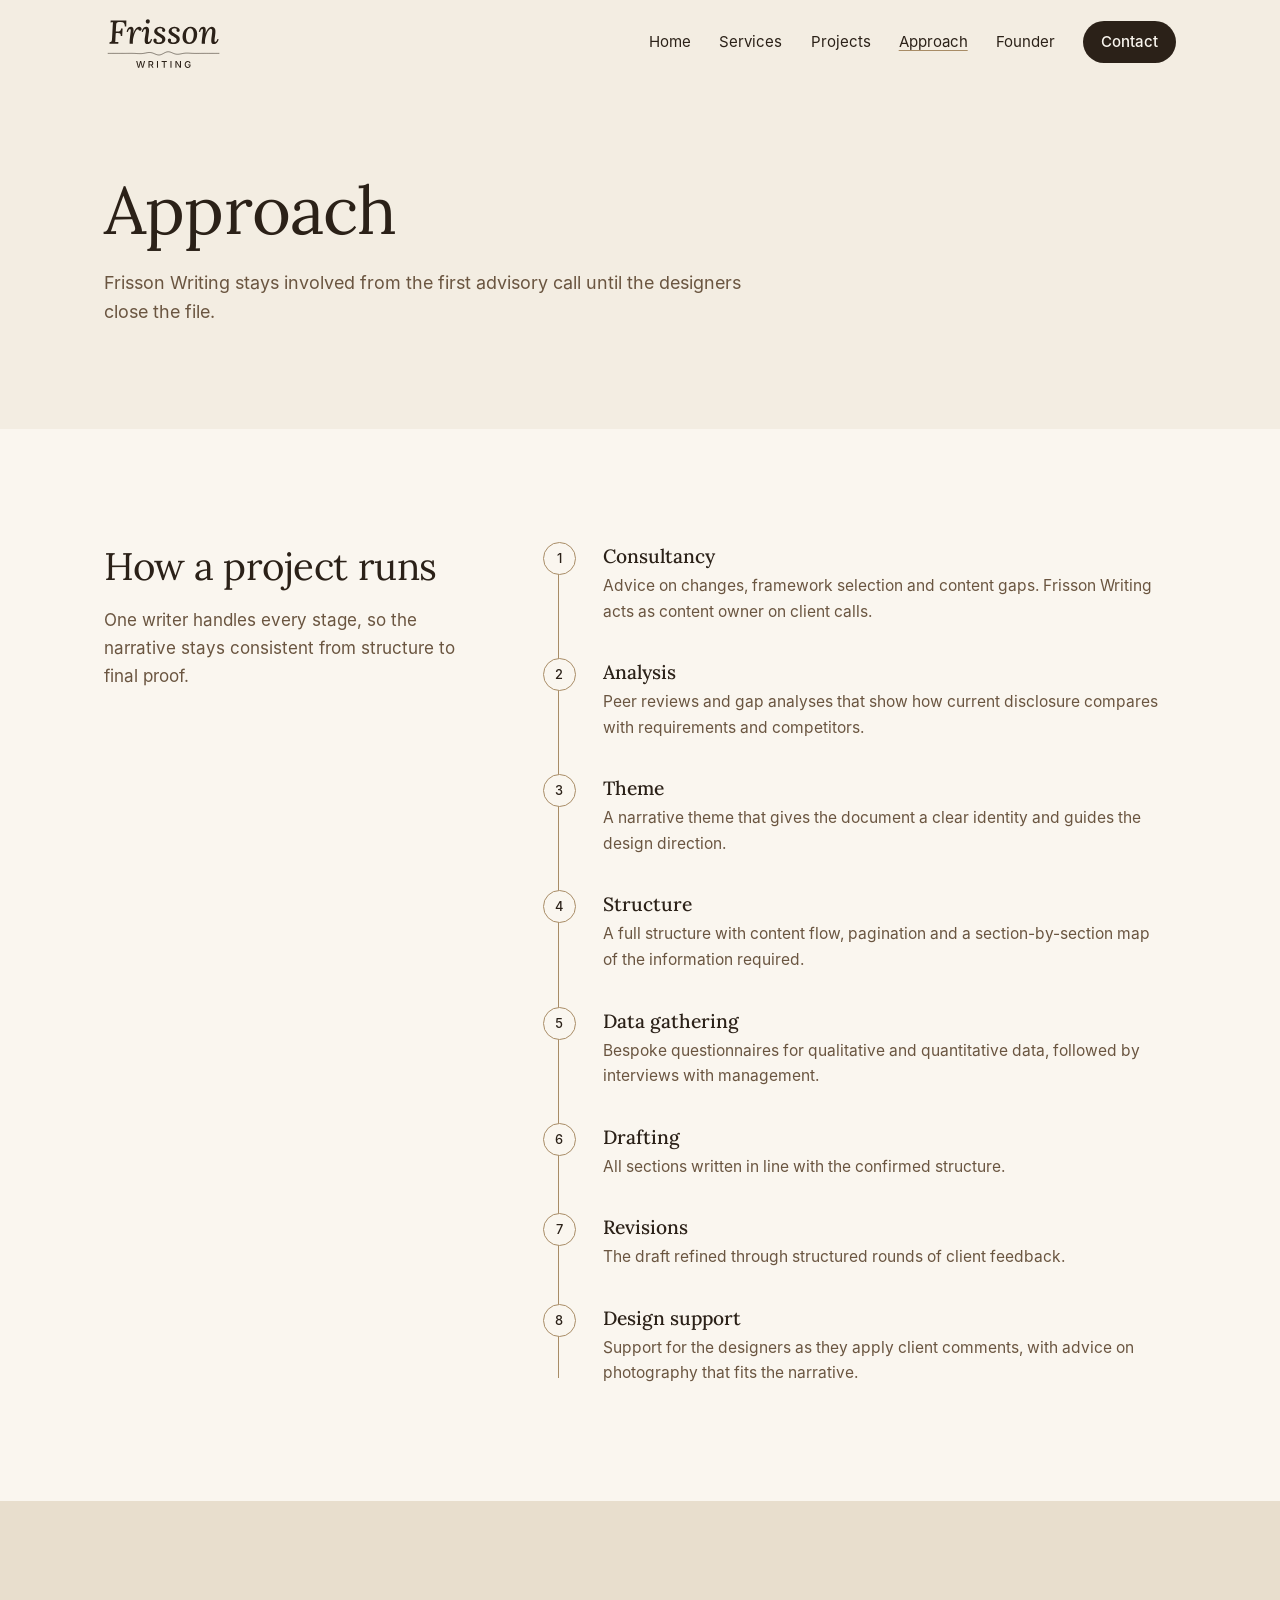
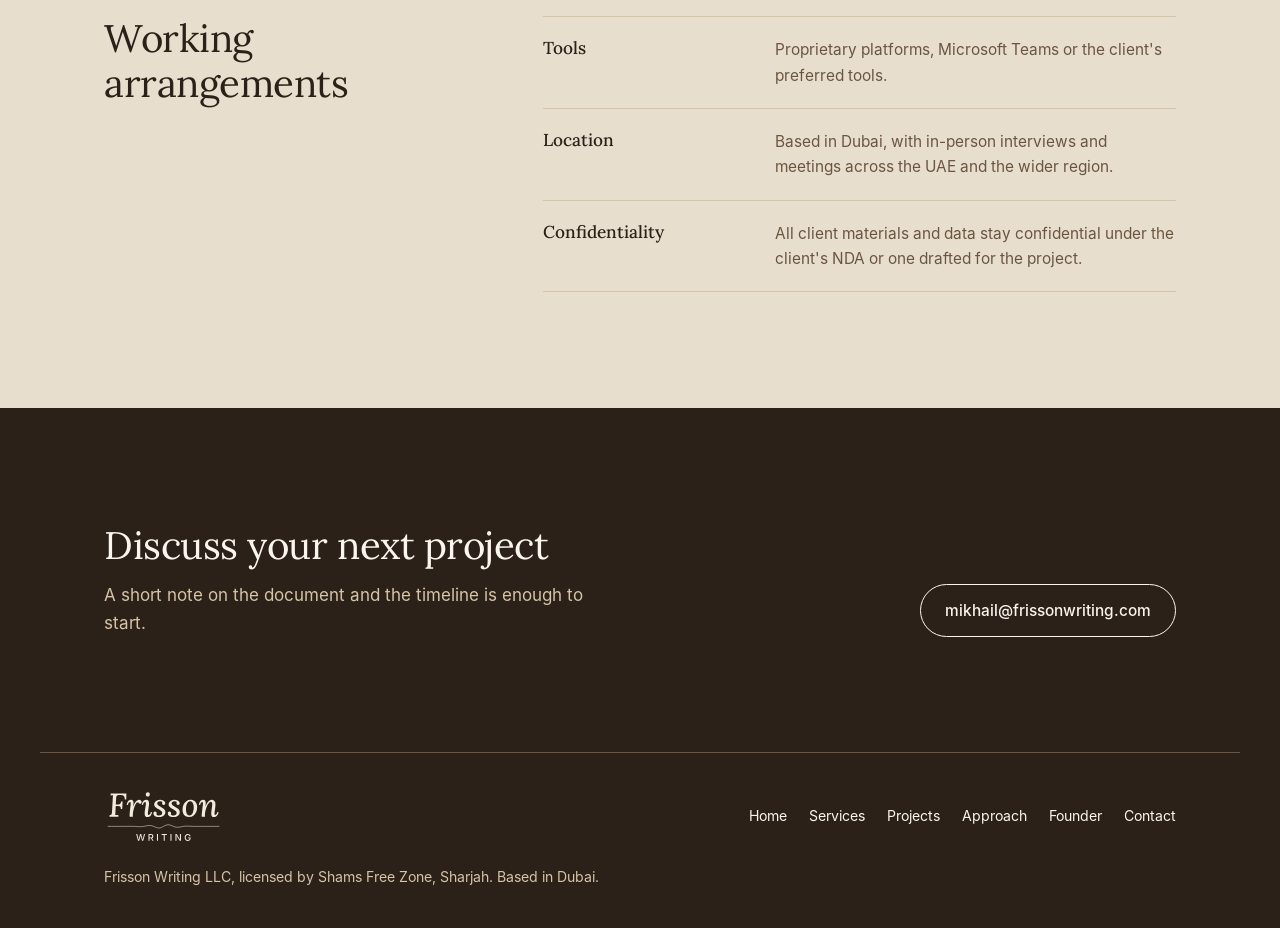
==== commit bde1edc0: "Add project filters, share image and competency tags Projects table filters by document type, indust" ====
--- a/approach.html
+++ b/approach.html
@@ -8,6 +8,14 @@
 <meta property="og:title" content="Approach | Frisson Writing">
 <meta property="og:description" content="How Frisson Writing runs a project, from consultancy and structure to drafting, revisions and design support.">
 <meta property="og:type" content="website">
+<meta property="og:url" content="https://frissonwriting.com/approach.html">
+<meta property="og:image" content="https://frissonwriting.com/assets/share.png">
+<meta property="og:image:width" content="1200">
+<meta property="og:image:height" content="630">
+<meta property="og:image:alt" content="Frisson Writing">
+<meta property="og:site_name" content="Frisson Writing">
+<meta name="twitter:card" content="summary_large_image">
+<meta name="twitter:image" content="https://frissonwriting.com/assets/share.png">
 <meta name="theme-color" content="#F3EDE2">
 <link rel="icon" href="assets/favicon.svg" type="image/svg+xml">
 <link rel="preload" href="assets/fonts/lora.woff" as="font" type="font/woff" crossorigin>
@@ -28,11 +36,6 @@
 <section class="sec-paper"><div class="wrap split">
 <div class="stick"><h2>How a project runs</h2><p class="intro">One writer handles every stage, so the narrative stays consistent from structure to final proof.</p></div>
 <ol class="timeline"><li><h3>Consultancy</h3><p>Advice on changes, framework selection and content gaps. Frisson Writing acts as content owner on client calls.</p></li><li><h3>Analysis</h3><p>Peer reviews and gap analyses that show how current disclosure compares with requirements and competitors.</p></li><li><h3>Theme</h3><p>A narrative theme that gives the document a clear identity and guides the design direction.</p></li><li><h3>Structure</h3><p>A full structure with content flow, pagination and a section-by-section map of the information required.</p></li><li><h3>Data gathering</h3><p>Bespoke questionnaires for qualitative and quantitative data, followed by interviews with management.</p></li><li><h3>Drafting</h3><p>All sections written in line with the confirmed structure.</p></li><li><h3>Revisions</h3><p>The draft refined through structured rounds of client feedback.</p></li><li><h3>Design support</h3><p>Support for the designers as they apply client comments, with advice on photography that fits the narrative.</p></li></ol>
-</div></section>
-
-<section><div class="wrap split">
-<div class="stick"><h2>Recognised work</h2><p class="intro">Award-winning and shortlisted reports that Mikhail Seleznev contributed to.</p><div class="actions"><a class="btn ghost" href="projects.html">All projects</a></div></div>
-<ul class="awardlist"><li><svg class="ico" viewBox="0 0 24 24" aria-hidden="true"><path d="M12 3c3.6 4.5 6 7.7 6 10.6a6 6 0 0 1-12 0C6 10.7 8.4 7.5 12 3z M9.5 14.5a2.5 2.5 0 0 0 2.5 2.5"/></svg><div><h3>Integrated report 2025</h3><p>Energy and utilities<br><span class="muted-sm">Saudi Exchange</span></p><div class="awards"><span class="award">Gold and Bronze, ARC Awards 2026</span></div></div></li><li><svg class="ico" viewBox="0 0 24 24" aria-hidden="true"><path d="M12 3c3.6 4.5 6 7.7 6 10.6a6 6 0 0 1-12 0C6 10.7 8.4 7.5 12 3z M9.5 14.5a2.5 2.5 0 0 0 2.5 2.5"/></svg><div><h3>Annual report 2025</h3><p>Energy and utilities<br><span class="muted-sm">Saudi Exchange</span></p><div class="awards"><span class="award short">Silver, ARC Awards 2026</span></div></div></li><li><svg class="ico" viewBox="0 0 24 24" aria-hidden="true"><path d="M3 15h18l-2.6 4.5H5.6z M6 15V9.5h12V15 M9.5 9.5V6.5h5v3"/></svg><div><h3>Integrated report 2025</h3><p>Transport and logistics<br><span class="muted-sm">Dubai Financial Market</span></p><div class="awards"><span class="award">Gold and Silver, ARC Awards 2026</span><span class="award short">Silver, Corporate &amp; Financial Awards 2026</span></div></div></li><li><svg class="ico" viewBox="0 0 24 24" aria-hidden="true"><path d="M7 4h10a3 3 0 0 1 3 3v10a3 3 0 0 1-3 3H7a3 3 0 0 1-3-3V7a3 3 0 0 1 3-3z M12 8.5v7 M8.5 12h7"/></svg><div><h3>Annual report 2025</h3><p>Healthcare and pharma<br><span class="muted-sm">Abu Dhabi Securities Exchange</span></p><div class="awards"><span class="award short">Silver, ARC Awards 2026</span><span class="award short">Bronze, Corporate &amp; Financial Awards 2026</span></div></div></li><li><svg class="ico" viewBox="0 0 24 24" aria-hidden="true"><path d="M7 4h10a3 3 0 0 1 3 3v10a3 3 0 0 1-3 3H7a3 3 0 0 1-3-3V7a3 3 0 0 1 3-3z M12 8.5v7 M8.5 12h7"/></svg><div><h3>Annual report 2025</h3><p>Healthcare and pharma<br><span class="muted-sm">Saudi Exchange</span></p><div class="awards"><span class="award short">Honors, ARC Awards 2026</span></div></div></li><li><svg class="ico" viewBox="0 0 24 24" aria-hidden="true"><path d="M12 3c3.6 4.5 6 7.7 6 10.6a6 6 0 0 1-12 0C6 10.7 8.4 7.5 12 3z M9.5 14.5a2.5 2.5 0 0 0 2.5 2.5"/></svg><div><h3>Annual report 2025</h3><p>Energy and utilities<br><span class="muted-sm">Muscat Stock Exchange</span></p><div class="awards"><span class="award">Grand Award and Gold, ARC Awards 2026</span></div></div></li><li><svg class="ico" viewBox="0 0 24 24" aria-hidden="true"><path d="M12 3l7 3v5.5c0 4.4-3 8-7 9.5-4-1.5-7-5.1-7-9.5V6z M9 12l2.2 2.2L15.5 10"/></svg><div><h3>Annual report 2025</h3><p>Insurance<br><span class="muted-sm">Boursa Kuwait</span></p><div class="awards"><span class="award">Gold, ARC Awards 2026</span></div></div></li><li><svg class="ico" viewBox="0 0 24 24" aria-hidden="true"><path d="M12 3c3.6 4.5 6 7.7 6 10.6a6 6 0 0 1-12 0C6 10.7 8.4 7.5 12 3z M9.5 14.5a2.5 2.5 0 0 0 2.5 2.5"/></svg><div><h3>Integrated report 2024</h3><p>Energy and utilities<br><span class="muted-sm">Saudi Exchange</span></p><div class="awards"><span class="award short">Bronze, Corporate &amp; Financial Awards 2025</span></div></div></li><li><svg class="ico" viewBox="0 0 24 24" aria-hidden="true"><path d="M3 15h18l-2.6 4.5H5.6z M6 15V9.5h12V15 M9.5 9.5V6.5h5v3"/></svg><div><h3>Integrated report 2024</h3><p>Transport and logistics<br><span class="muted-sm">Dubai Financial Market</span></p><div class="awards"><span class="award">Grand Award, ARC Awards 2025</span><span class="award">Gold, Corporate &amp; Financial Awards 2025</span></div></div></li><li><svg class="ico" viewBox="0 0 24 24" aria-hidden="true"><path d="M12 3c3.6 4.5 6 7.7 6 10.6a6 6 0 0 1-12 0C6 10.7 8.4 7.5 12 3z M9.5 14.5a2.5 2.5 0 0 0 2.5 2.5"/></svg><div><h3>Annual report 2022</h3><p>Energy and utilities<br><span class="muted-sm">Other international exchanges</span></p><div class="awards"><span class="award">Gold, Corporate &amp; Financial Awards 2023</span><span class="award short">Honors, ARC Awards 2023</span></div></div></li></ul>
 </div></section>
 
 <section class="sec-oat"><div class="wrap split">
--- a/assets/site.css
+++ b/assets/site.css
@@ -320,3 +320,35 @@
 .facts .cred img { position: absolute; left: 0; top: 14px; width: 48px; height: 48px; object-fit: contain; }
 
 .awardlist .muted-sm { font-size: 0.85rem; color: var(--camel); }
+
+/* Compact home heading */
+.hero h1.h-home { font-size: clamp(2.2rem, 4.2vw, 3.5rem); line-height: 1.08; max-width: 13em; }
+/* More room between award logos */
+.recog ul { gap: 18px 64px; }
+@media (max-width: 760px) {
+  .recog ul { flex-direction: column; gap: 22px; }
+  .recog ul li + li { padding-top: 22px; border-top: 1px solid var(--sand); }
+}
+
+.lede-2 { margin-top: 14px !important; }
+
+/* Project filters */
+.pfilters { display: flex; flex-wrap: wrap; align-items: end; gap: 12px 16px; margin-bottom: 28px; }
+.pf { display: flex; flex-direction: column; gap: 6px; font-size: 0.82rem; color: var(--bark); }
+.pf select { font: inherit; font-size: 0.92rem; color: var(--espresso); background: var(--linen); border: 1px solid var(--sand); border-radius: 999px; padding: 9px 34px 9px 14px; min-width: 190px; appearance: none; background-image: linear-gradient(45deg, transparent 50%, var(--bark) 50%), linear-gradient(135deg, var(--bark) 50%, transparent 50%); background-position: calc(100% - 18px) 50%, calc(100% - 13px) 50%; background-size: 5px 5px; background-repeat: no-repeat; cursor: pointer; }
+.pf select:hover { border-color: var(--camel); }
+.pf-check { flex-direction: row; align-items: center; gap: 8px; padding-bottom: 10px; font-size: 0.92rem; color: var(--espresso); cursor: pointer; }
+.pf-check input { width: 16px; height: 16px; accent-color: var(--espresso); }
+.pf-reset { font: inherit; font-size: 0.9rem; background: none; border: 0; text-decoration: underline; text-decoration-color: var(--camel); text-underline-offset: 0.22em; color: var(--espresso); padding: 0 0 10px; cursor: pointer; }
+.pf-count { margin-left: auto; padding-bottom: 10px; font-size: 0.88rem; color: var(--bark); }
+.pf-empty { padding: 24px 0; color: var(--bark); }
+.ptable tr[hidden] { display: none; }
+/* Competency tag groups */
+.taggroups { display: grid; gap: 22px; margin-top: 32px; }
+.taggroups h3 { font-size: 1rem; margin-bottom: 10px; }
+.taggroups .tags { margin-top: 0; }
+@media (max-width: 760px) {
+  .pf { flex: 1 1 100%; }
+  .pf select { width: 100%; }
+  .pf-count { margin-left: 0; flex-basis: 100%; }
+}
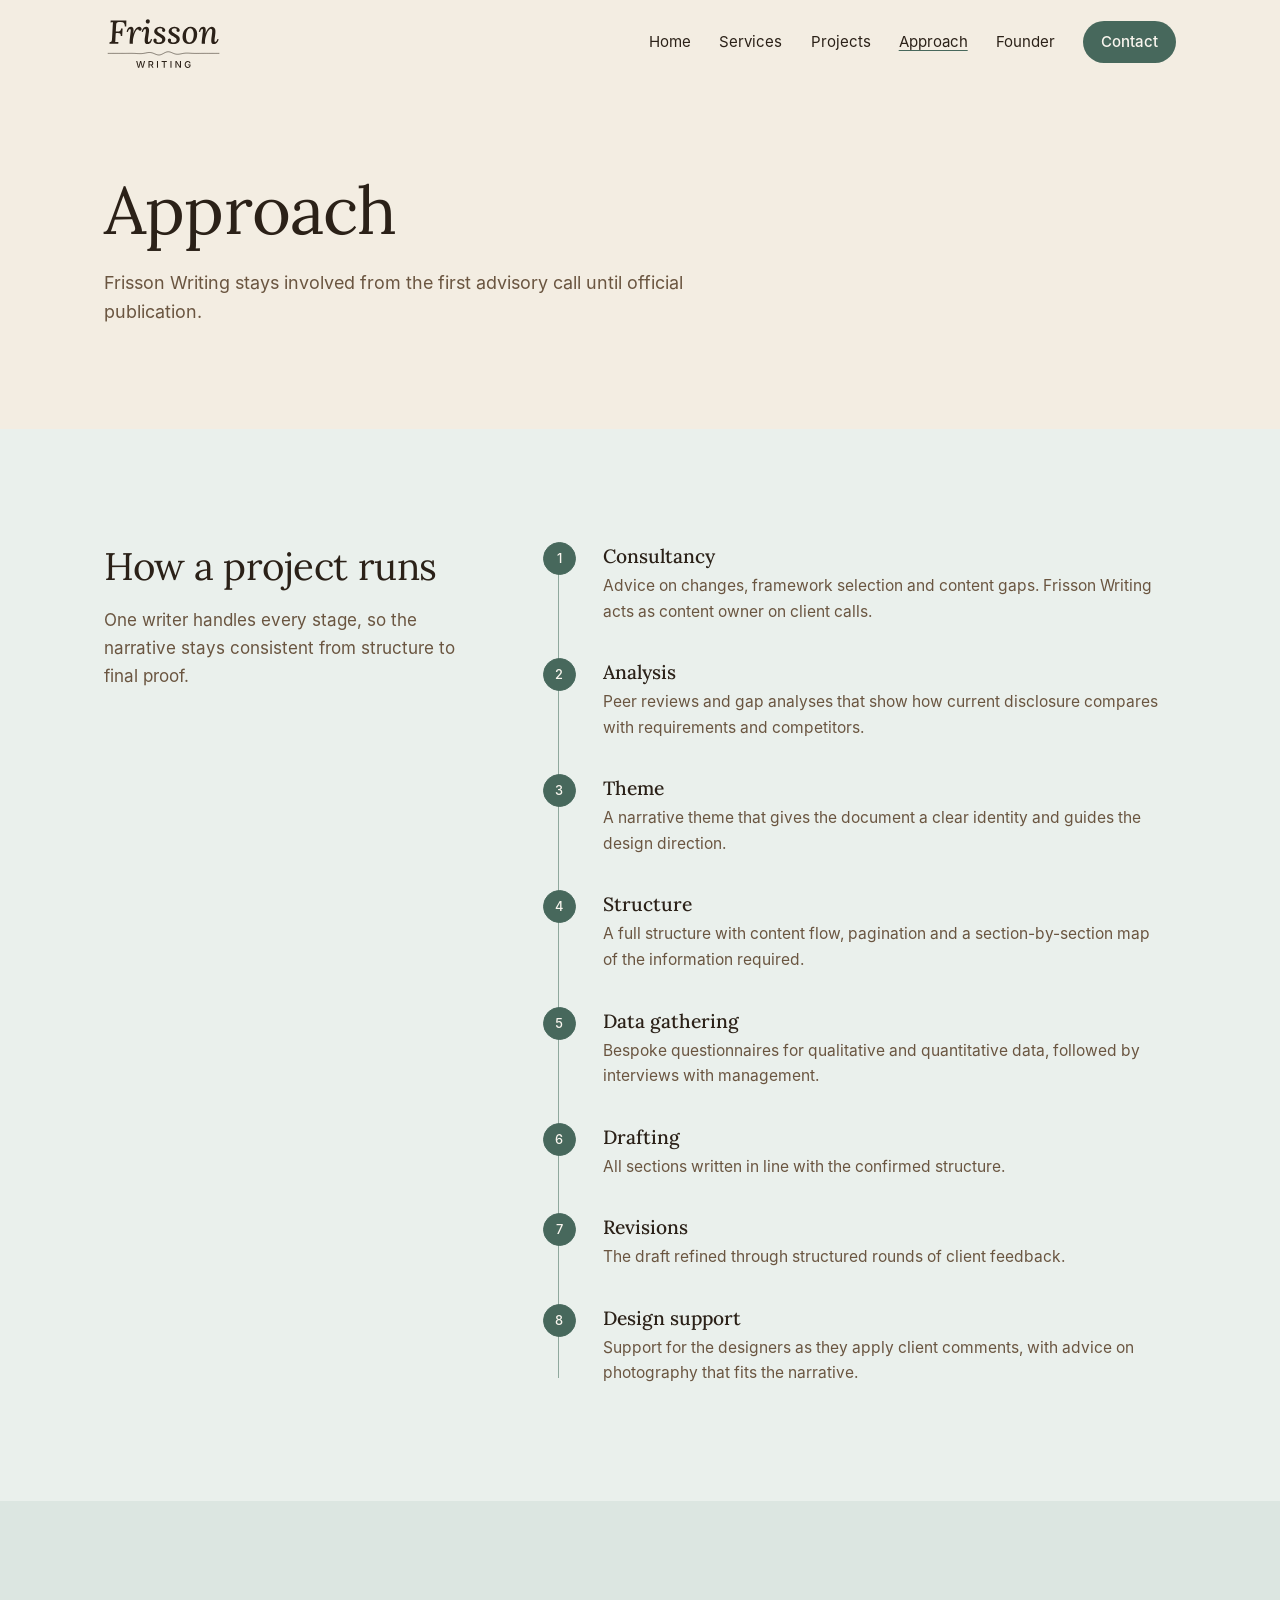
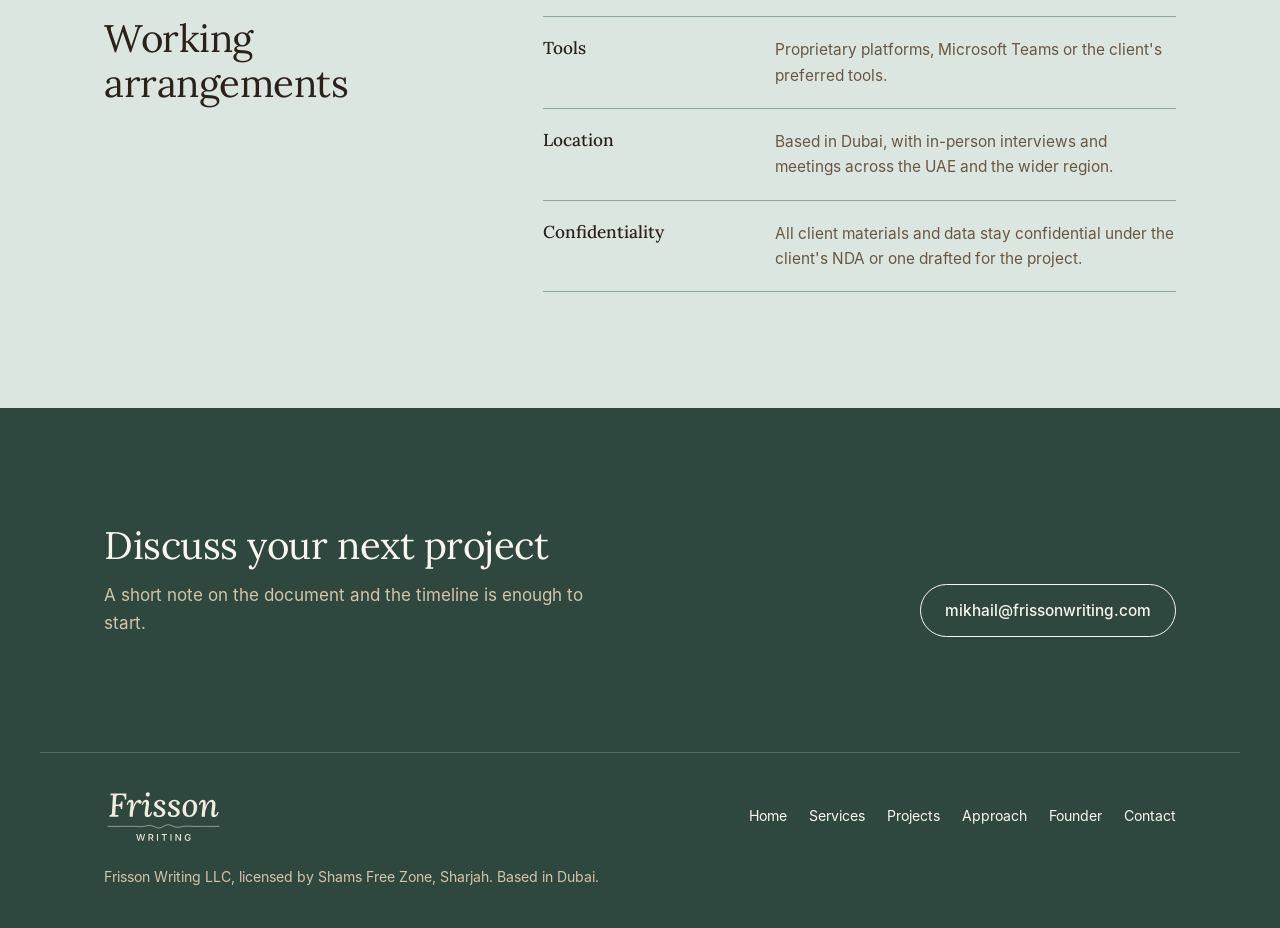
==== commit 580a7d5b: "Rework copy, sectors, recognitions and founder content Black text restored on green sections, exchan" ====
--- a/approach.html
+++ b/approach.html
@@ -30,7 +30,7 @@
 </div></header>
 <main id="main">
 <section class="hero"><div class="wrap" style="grid-template-columns:1fr">
-<div><h1>Approach</h1><p class="lede">Frisson Writing stays involved from the first advisory call until the designers close the file.</p></div>
+<div><h1>Approach</h1><p class="lede">Frisson Writing stays involved from the first advisory call until official publication.</p></div>
 </div></section>
 
 <section class="sec-paper"><div class="wrap split">
--- a/assets/site.css
+++ b/assets/site.css
@@ -5,6 +5,11 @@
 @font-face { font-family: "Inter"; src: url("fonts/inter-Medium.woff") format("woff"); font-weight: 500; font-display: swap; }
 
 :root {
+  --accent: #47685C;
+  --accent-deep: #2F483F;
+  --accent-mid: #8FA89D;
+  --tint: #DCE6E1;
+  --tint-2: #EAF0EC;
   --linen: #F3EDE2;
   --paper: #FAF6EF;
   --oat: #E8DECD;
@@ -352,3 +357,95 @@
   .pf select { width: 100%; }
   .pf-count { margin-left: 0; flex-basis: 100%; }
 }
+
+/* Eucalyptus accent theme */
+.btn.solid{background:var(--accent);border-color:var(--accent)}
+.btn.ghost{border-color:var(--accent);color:var(--accent)}
+.pill{background:var(--accent)}
+a{text-decoration-color:var(--accent)}
+.nav a[aria-current="page"]:not(.pill){text-decoration-color:var(--accent)}
+/* tinted sections */
+.sec-paper{background:var(--tint-2)}
+.sec-oat{background:var(--tint)}
+.recog{background:var(--tint-2);border-color:var(--accent-mid)}
+.panel{background:var(--tint)}
+.exch{background:var(--accent-mid);border-color:var(--accent-mid)}
+.exch li{background:#FAF6EF}
+/* icons filled */
+.inds li{background:#FAF6EF;border:1px solid var(--tint)}
+.inds .ico,.awardlist .ico{background:var(--accent);stroke:#FAF6EF}
+.ico.sm{stroke:var(--accent)}
+/* awards */
+.award{background:var(--accent)}
+.award.short{background:var(--tint);border-color:var(--tint);color:var(--espresso)}
+.award.short::before{background:var(--accent)}
+.award::before{background:var(--tint)}
+/* dark bands */
+.cta,.site-foot{background:var(--accent-deep)}
+.site-foot .wrap{border-color:rgba(255,255,255,.18)}
+/* founder teaser band */
+.sec-accent{background:var(--accent);color:#FAF6EF}
+.sec-accent .bio p{color:#F1F4EF}
+.sec-accent .btn.ghost{border-color:#FAF6EF;color:#FAF6EF}
+/* accordion */
+.acc{border-color:var(--accent-mid)}.acc details{border-color:var(--accent-mid)}
+.acc summary .tag{background:var(--tint);color:var(--espresso);padding:3px 10px;border-radius:99px}
+.acc summary::after{background:linear-gradient(var(--accent),var(--accent)) center/100% 1.5px no-repeat,linear-gradient(var(--accent),var(--accent)) center/1.5px 100% no-repeat}
+/* timeline */
+.timeline::before{background:var(--accent-mid)}
+.timeline li::before{background:var(--accent);border-color:var(--accent);color:#FAF6EF}
+/* lists and tags */
+.list{border-color:var(--accent-mid)}.list li{border-color:var(--accent-mid)}
+.tags li{border-color:var(--accent);background:#FAF6EF}
+/* projects */
+.figs div{border-top:3px solid var(--accent)}
+.capbar .large,.caplegend .large{background:var(--accent-deep)}
+.capbar .mid,.caplegend .mid{background:var(--accent)}
+.capbar .small,.caplegend .small{background:var(--accent-mid)}
+.capbar .private,.caplegend .private{background:var(--tint)}
+.ptable thead th{background:var(--tint);padding:12px 16px 12px 12px;border-bottom:0}
+.ptable td:first-child{padding-left:12px}
+.ptable td{border-color:var(--tint)}
+.status{background:var(--tint);color:var(--espresso)}
+.pf select{border-color:var(--accent-mid);background-color:#FAF6EF}
+.pf-check input{accent-color:var(--accent)}
+/* founder page */
+.facts div{border-color:var(--accent-mid)}
+.contact-list div{border-color:var(--accent-mid)}
+.mail{text-decoration-color:var(--accent)}
+
+.sec-paper .timeline li::before { background: var(--accent); }
+
+/* Exchange logos in original colours */
+.exch .logo img, .exch li:hover .logo img { filter: none; opacity: 1; }
+
+/* Project recognitions */
+.sec-recog { background: var(--tint-2); }
+.recards { display: grid; grid-template-columns: repeat(2, minmax(0, 1fr)); gap: 20px; }
+.recard { background: var(--paper); border: 1px solid var(--tint); border-radius: var(--radius); padding: clamp(24px, 3vw, 36px); display: flex; flex-direction: column; gap: 22px; }
+.recard img { height: 64px; width: auto; align-self: flex-start; }
+.chips { display: flex; flex-wrap: wrap; gap: 10px; }
+.chips li { display: flex; align-items: baseline; gap: 8px; padding: 10px 16px; border-radius: 12px; background: var(--tint-2); font-size: 0.92rem; }
+.chips b { font-family: var(--serif); font-weight: 400; font-size: 1.7rem; line-height: 1; }
+.small-note { font-size: 0.84rem; color: var(--bark); }
+
+/* Expertise strip */
+.expertise { display: grid; grid-template-columns: repeat(3, minmax(0, 1fr)); gap: 20px; }
+.expertise li { display: flex; gap: 18px; align-items: center; background: var(--paper); border: 1px solid var(--tint); border-radius: var(--radius); padding: 22px; }
+.expertise img { width: 64px; height: 56px; object-fit: contain; flex: none; }
+.expertise h3 { font-size: 1.05rem; }
+.expertise p { font-size: 0.9rem; color: var(--bark); margin-top: 2px; }
+
+/* Nine sectors fit a three-column grid */
+.inds { grid-template-columns: repeat(3, minmax(0, 1fr)); }
+
+@media (max-width: 900px) {
+  .recards, .expertise { grid-template-columns: 1fr; }
+}
+@media (max-width: 760px) {
+  .inds { grid-template-columns: repeat(2, minmax(0, 1fr)); }
+}
+
+.hero h1.h-home { font-size: clamp(2.1rem, 3.7vw, 3.1rem); max-width: 15em; }
+.exch.flat { background: none; border: 0; gap: 12px; border-radius: 0; overflow: visible; }
+.exch.flat li { border: 1px solid var(--tint); border-radius: 12px; }
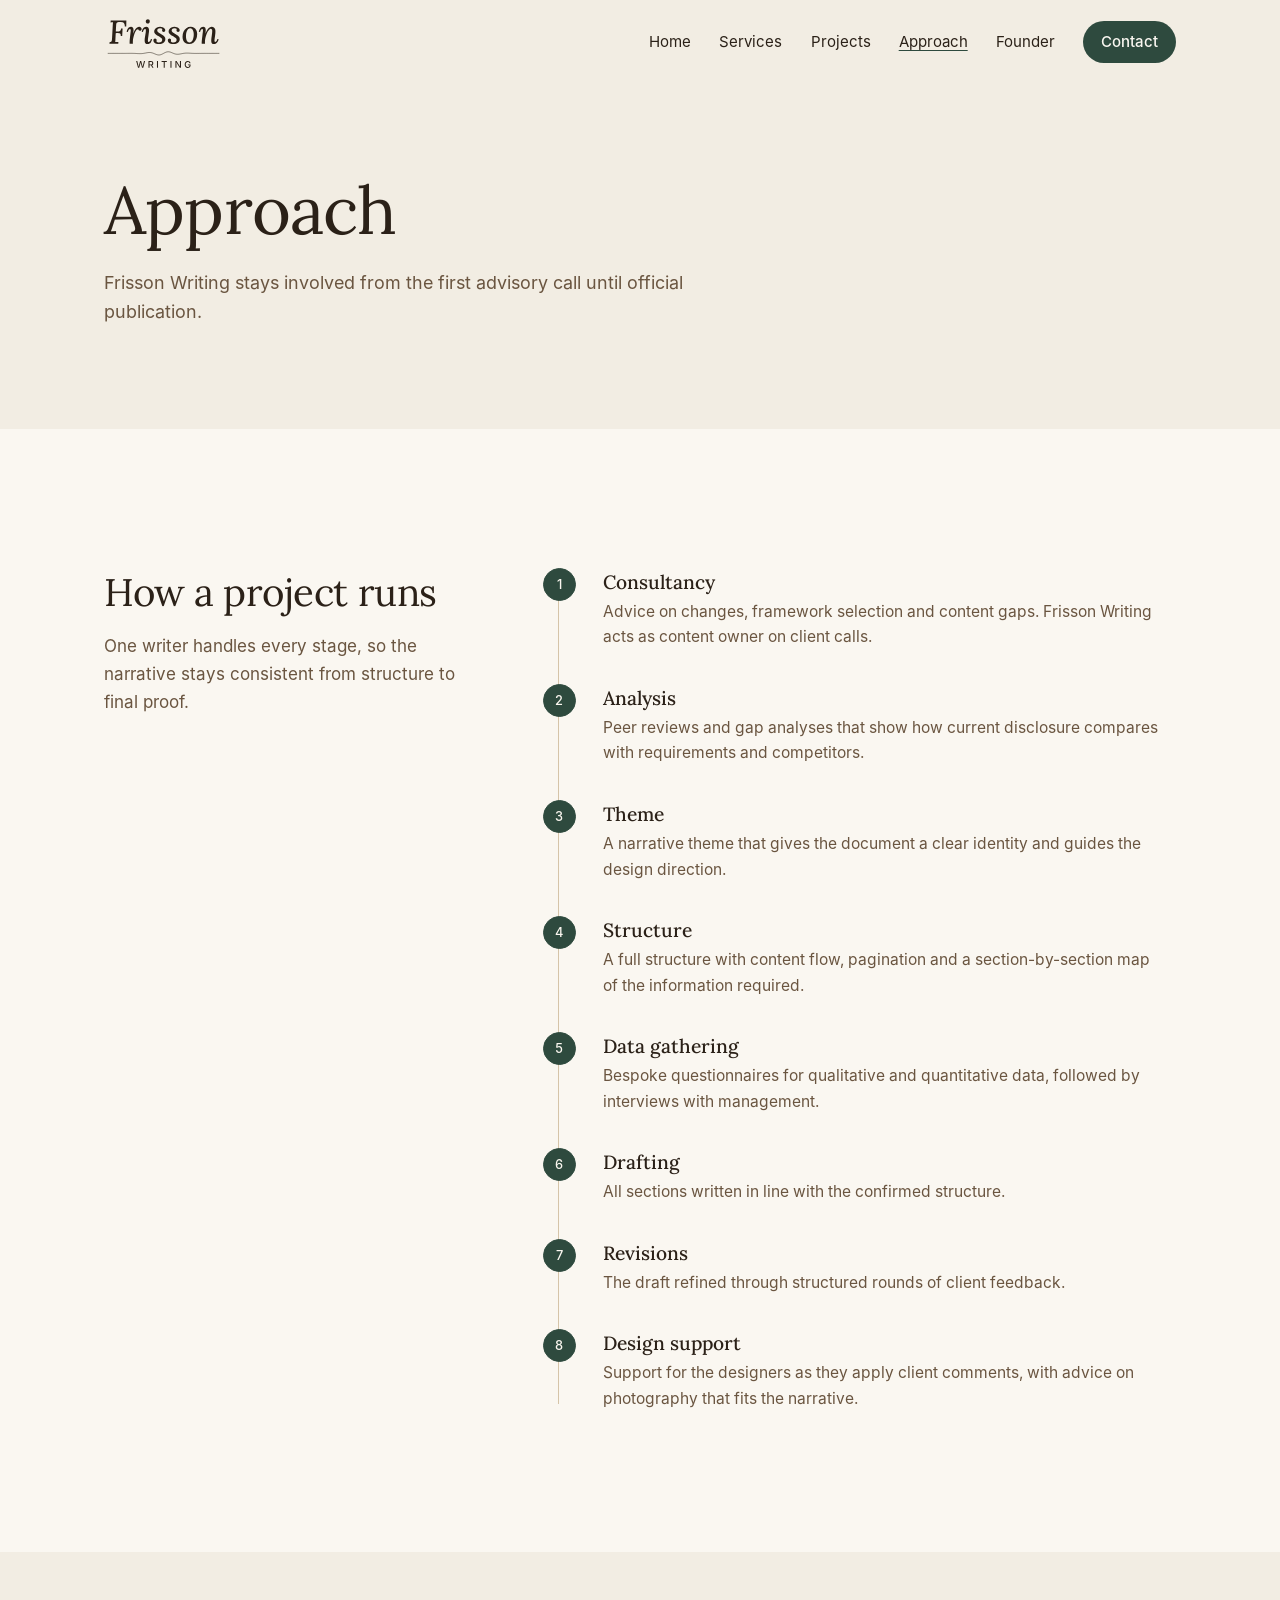
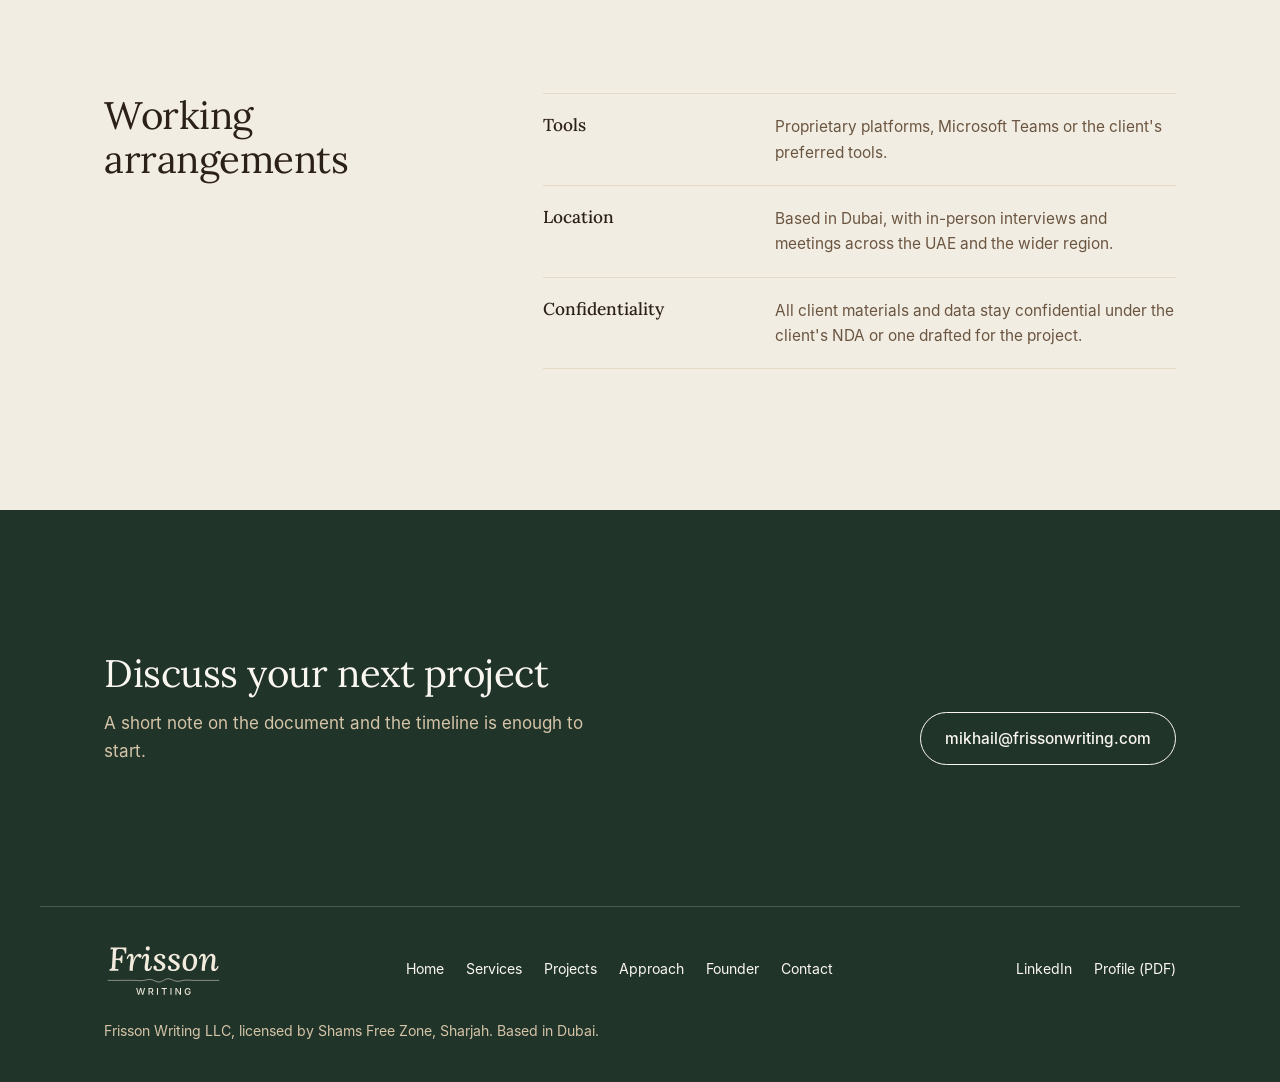
==== commit 79674f85: "Group awards by exchange, add profile PDF and LinkedIn links Award highlights show one card per exch" ====
--- a/approach.html
+++ b/approach.html
@@ -54,6 +54,7 @@
 <footer class="site-foot"><div class="wrap">
 <img src="assets/logo-light.svg" alt="Frisson Writing" width="180" height="60">
 <nav aria-label="Footer"><a href="index.html">Home</a><a href="services.html">Services</a><a href="projects.html">Projects</a><a href="approach.html">Approach</a><a href="founder.html">Founder</a><a href="contact.html">Contact</a></nav>
+<span class="foot-links"><a href="https://www.linkedin.com/in/mikhail-seleznev-279470176" target="_blank" rel="noopener">LinkedIn</a><a href="assets/frisson-writing-profile.pdf" download>Profile (PDF)</a></span>
 <span>Frisson Writing LLC, licensed by Shams Free Zone, Sharjah. Based in Dubai.</span>
 </div></footer>
 <script>
--- a/assets/site.css
+++ b/assets/site.css
@@ -5,13 +5,14 @@
 @font-face { font-family: "Inter"; src: url("fonts/inter-Medium.woff") format("woff"); font-weight: 500; font-display: swap; }
 
 :root {
-  --accent: #47685C;
-  --accent-deep: #2F483F;
-  --accent-mid: #8FA89D;
-  --tint: #DCE6E1;
-  --tint-2: #EAF0EC;
-  --linen: #F3EDE2;
-  --paper: #FAF6EF;
+  --accent: #2E4A3E;
+  --accent-deep: #213429;
+  --accent-mid: #8C9A8F;
+  --tint: #EAE2D4;
+  --tint-2: #FAF7F1;
+  --line: #E4D9C7;
+  --linen: #F2EDE3;
+  --paper: #FAF7F1;
   --oat: #E8DECD;
   --sand: #D5C4A8;
   --camel: #A88C66;
@@ -71,7 +72,7 @@
 .more { font-weight: 500; font-size: 0.95rem; white-space: nowrap; }
 
 /* Sections */
-section { padding: clamp(64px, 9vw, 120px) 0; }
+section { padding: clamp(80px, 11vw, 148px) 0; }
 .sec-paper { background: var(--paper); }
 .sec-oat { background: var(--oat); }
 .sec-head { display: flex; justify-content: space-between; align-items: end; gap: 16px 32px; flex-wrap: wrap; margin-bottom: clamp(28px, 4vw, 48px); }
@@ -449,3 +450,44 @@
 .hero h1.h-home { font-size: clamp(2.1rem, 3.7vw, 3.1rem); max-width: 15em; }
 .exch.flat { background: none; border: 0; gap: 12px; border-radius: 0; overflow: visible; }
 .exch.flat li { border: 1px solid var(--tint); border-radius: 12px; }
+
+/* Warm neutral palette: ivory base, cream cards, deep green accents */
+.sec-paper { background: var(--paper); }
+.sec-oat, .sec-recog, .recog { background: var(--linen); }
+.recog { border-color: var(--line); }
+.panel { background: var(--paper); border: 1px solid var(--line); }
+.exch { background: var(--line); border-color: var(--line); }
+.exch li { background: var(--paper); }
+.sec-paper .exch li { background: var(--linen); }
+.inds li, .recard, .expertise li { background: var(--paper); border-color: var(--line); }
+.sec-paper .inds li, .sec-paper .recard, .sec-paper .expertise li { background: var(--linen); }
+.chips li { background: var(--linen); }
+.tags li { border-color: var(--sand); background: transparent; }
+.acc, .acc details, .list, .list li, .facts div, .contact-list div, .awardlist, .awardlist li { border-color: var(--line); }
+/* Green reserved for the three largest sectors; the rest stay neutral */
+.inds .ico { background: var(--tint); stroke: var(--espresso); }
+.awardlist .ico { background: var(--tint); stroke: var(--espresso); }
+.award.short { background: var(--tint); border-color: var(--tint); }
+.award.short::before { background: var(--accent); }
+.timeline::before { background: var(--sand); }
+.capbar .private, .caplegend .private { background: var(--sand); }
+
+.portrait { aspect-ratio: 4 / 5; }
+.portrait img { object-position: 50% 30%; }
+
+.awardlist li { grid-template-columns: 1fr; padding: 20px 0; }
+.awardlist h3 { margin-bottom: 10px; }
+
+/* Award highlights grouped by exchange */
+.agrid { display: grid; grid-template-columns: repeat(2, minmax(0, 1fr)); gap: 16px; }
+.acard { background: var(--linen); border: 1px solid var(--line); border-radius: var(--radius); padding: 22px; display: flex; flex-direction: column; gap: 16px; }
+.alogo { height: 48px; display: flex; align-items: center; }
+.alogo img { max-height: 44px; max-width: 170px; width: auto; }
+.alogo .xword { font-family: var(--serif); font-size: 1.05rem; text-align: left; color: var(--espresso); }
+.arow p { font-size: 0.82rem; color: var(--bark); margin-bottom: 8px; }
+.acard .chips { gap: 8px; }
+.acard .chips li { padding: 7px 12px; background: var(--paper); border: 1px solid var(--line); font-size: 0.86rem; }
+.acard .chips b { font-size: 1.3rem; }
+.acard .chips li.lv-grand, .acard .chips li.lv-gold { background: var(--accent); border-color: var(--accent); color: var(--paper); }
+.foot-links { display: flex; gap: 22px; }
+@media (max-width: 900px) { .agrid { grid-template-columns: 1fr; } }
